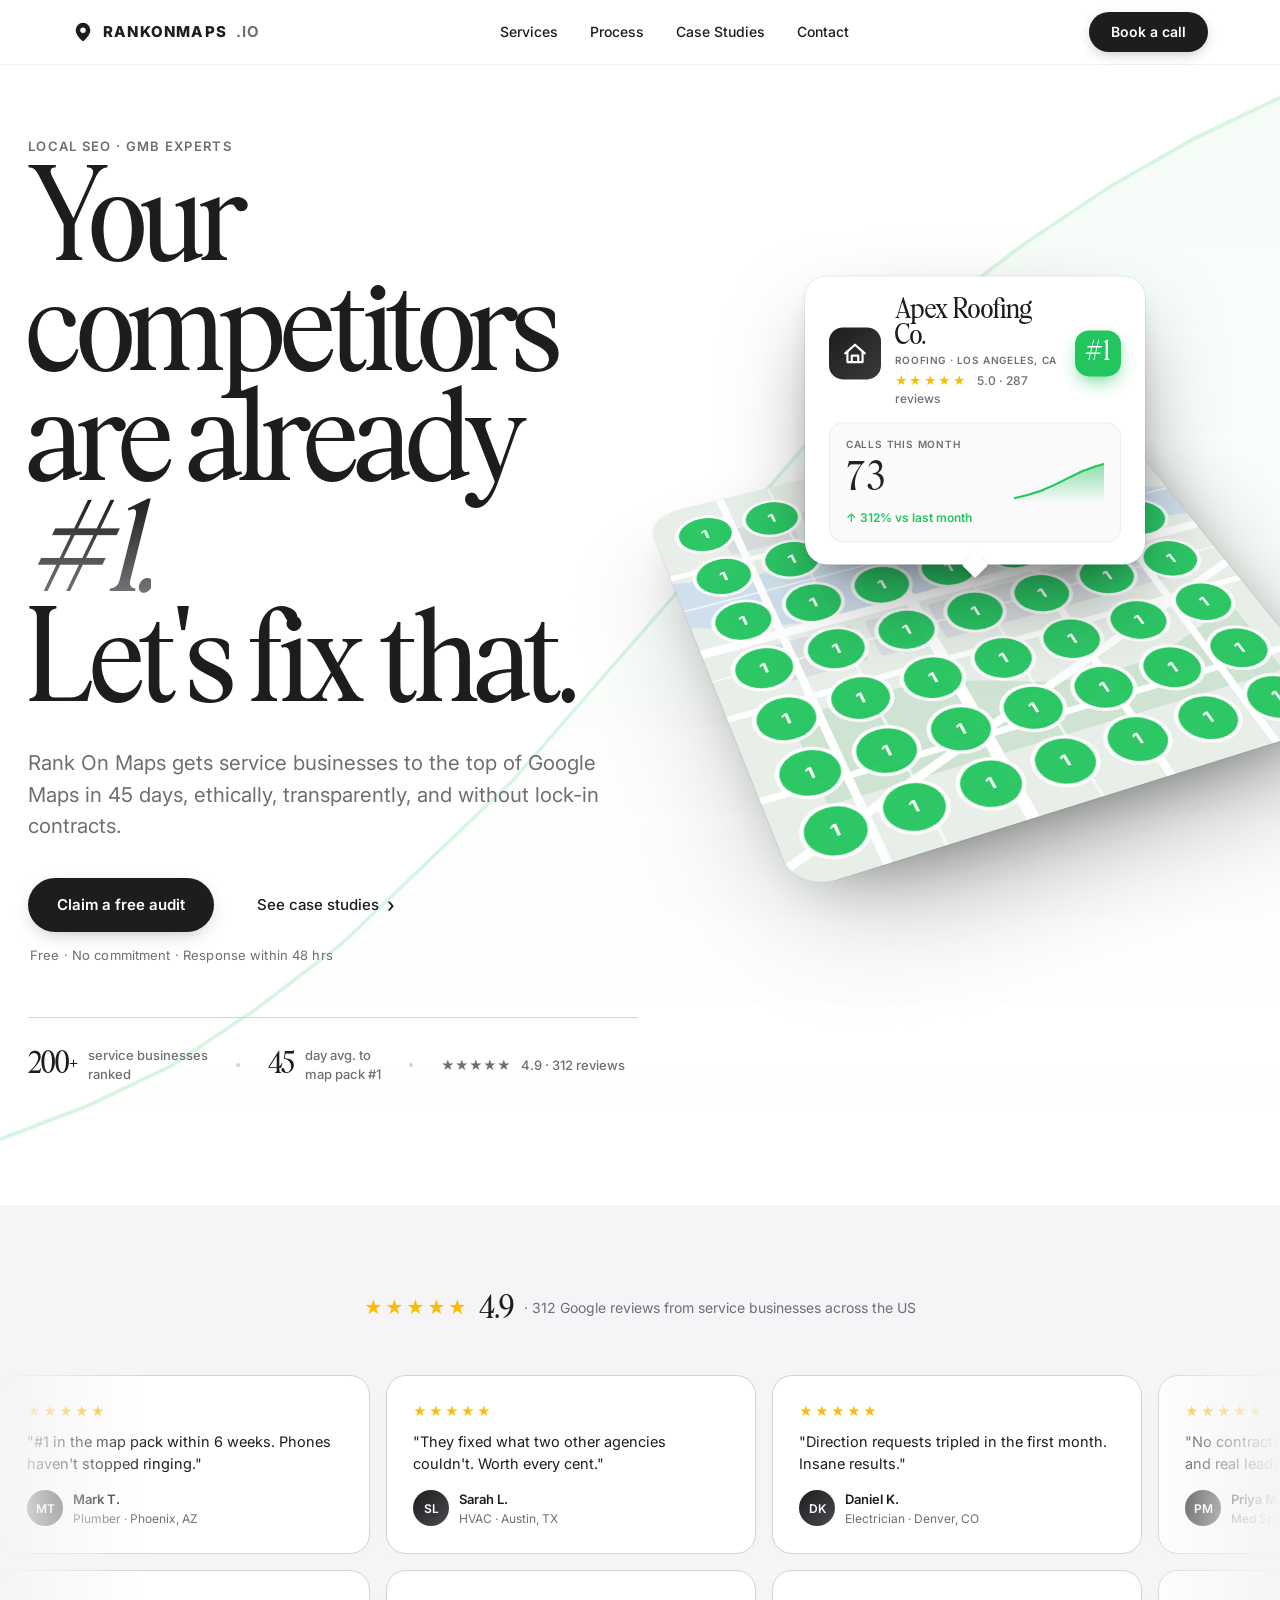
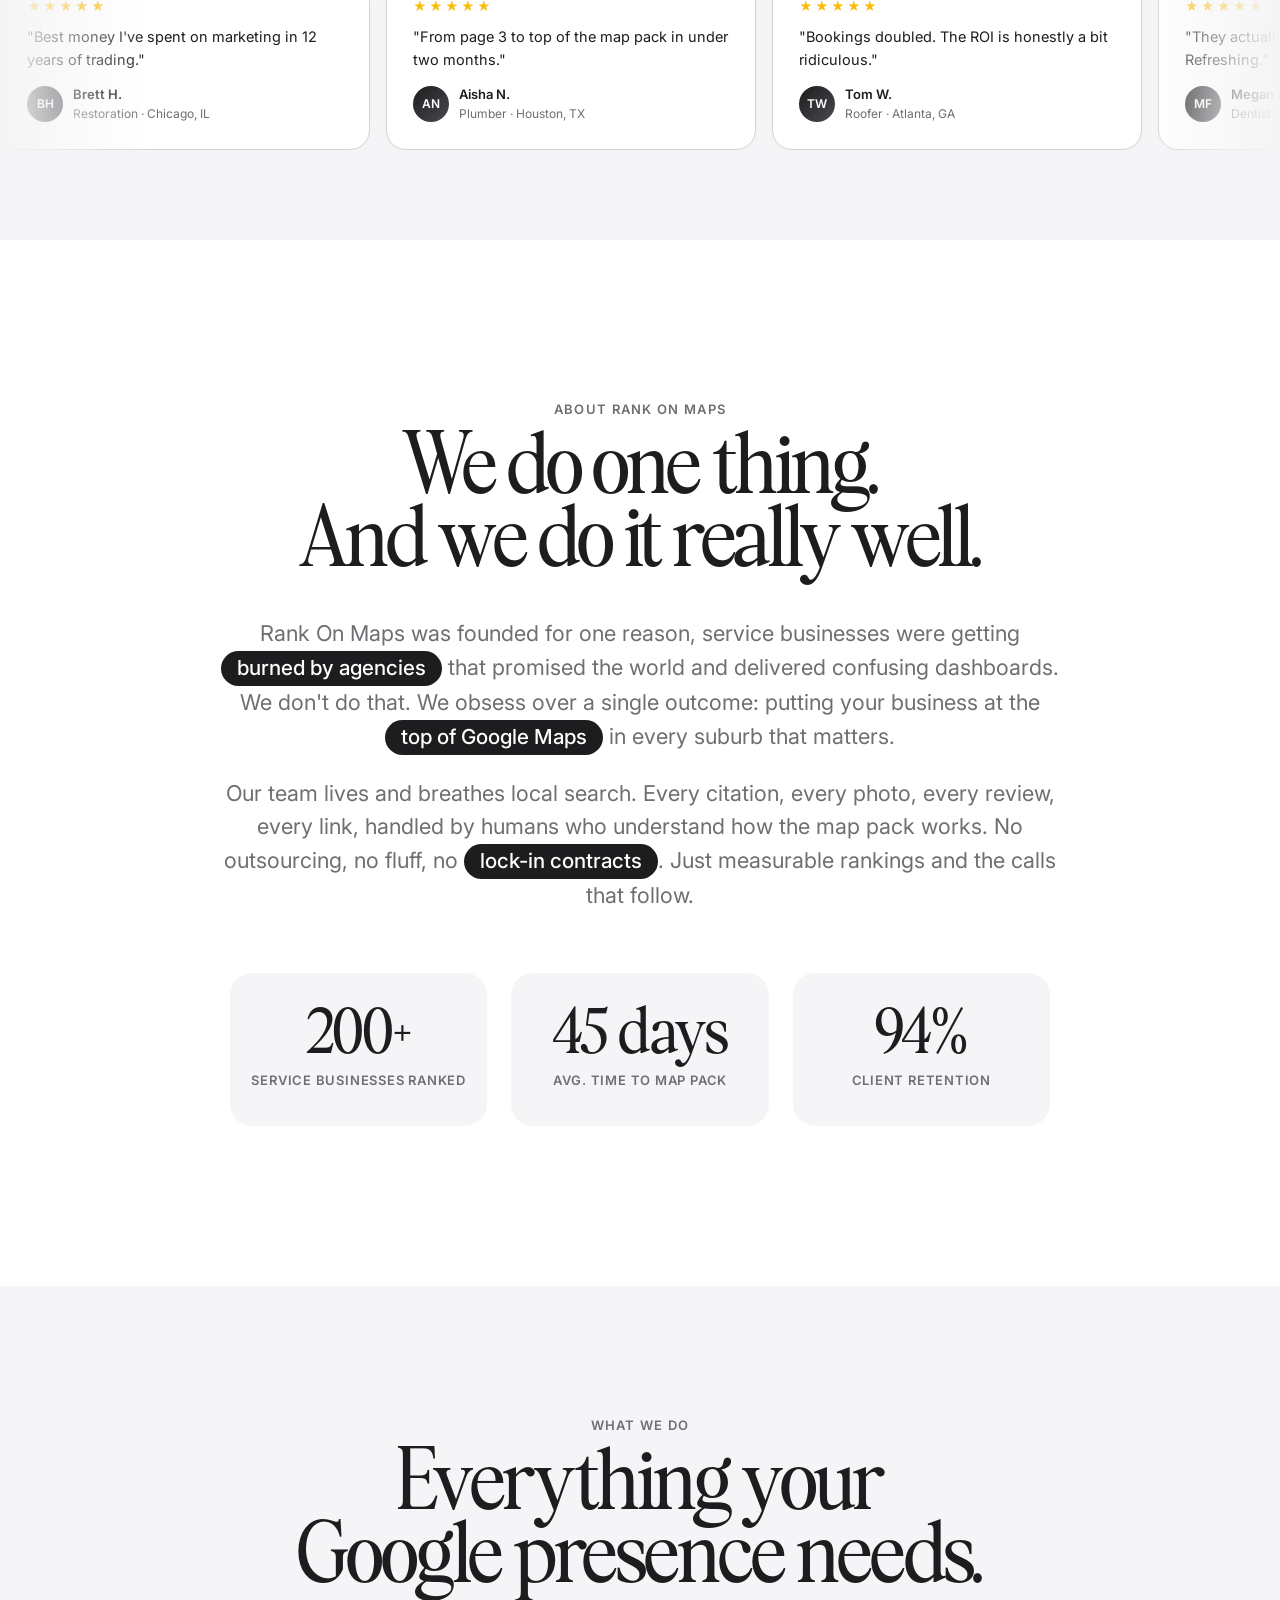
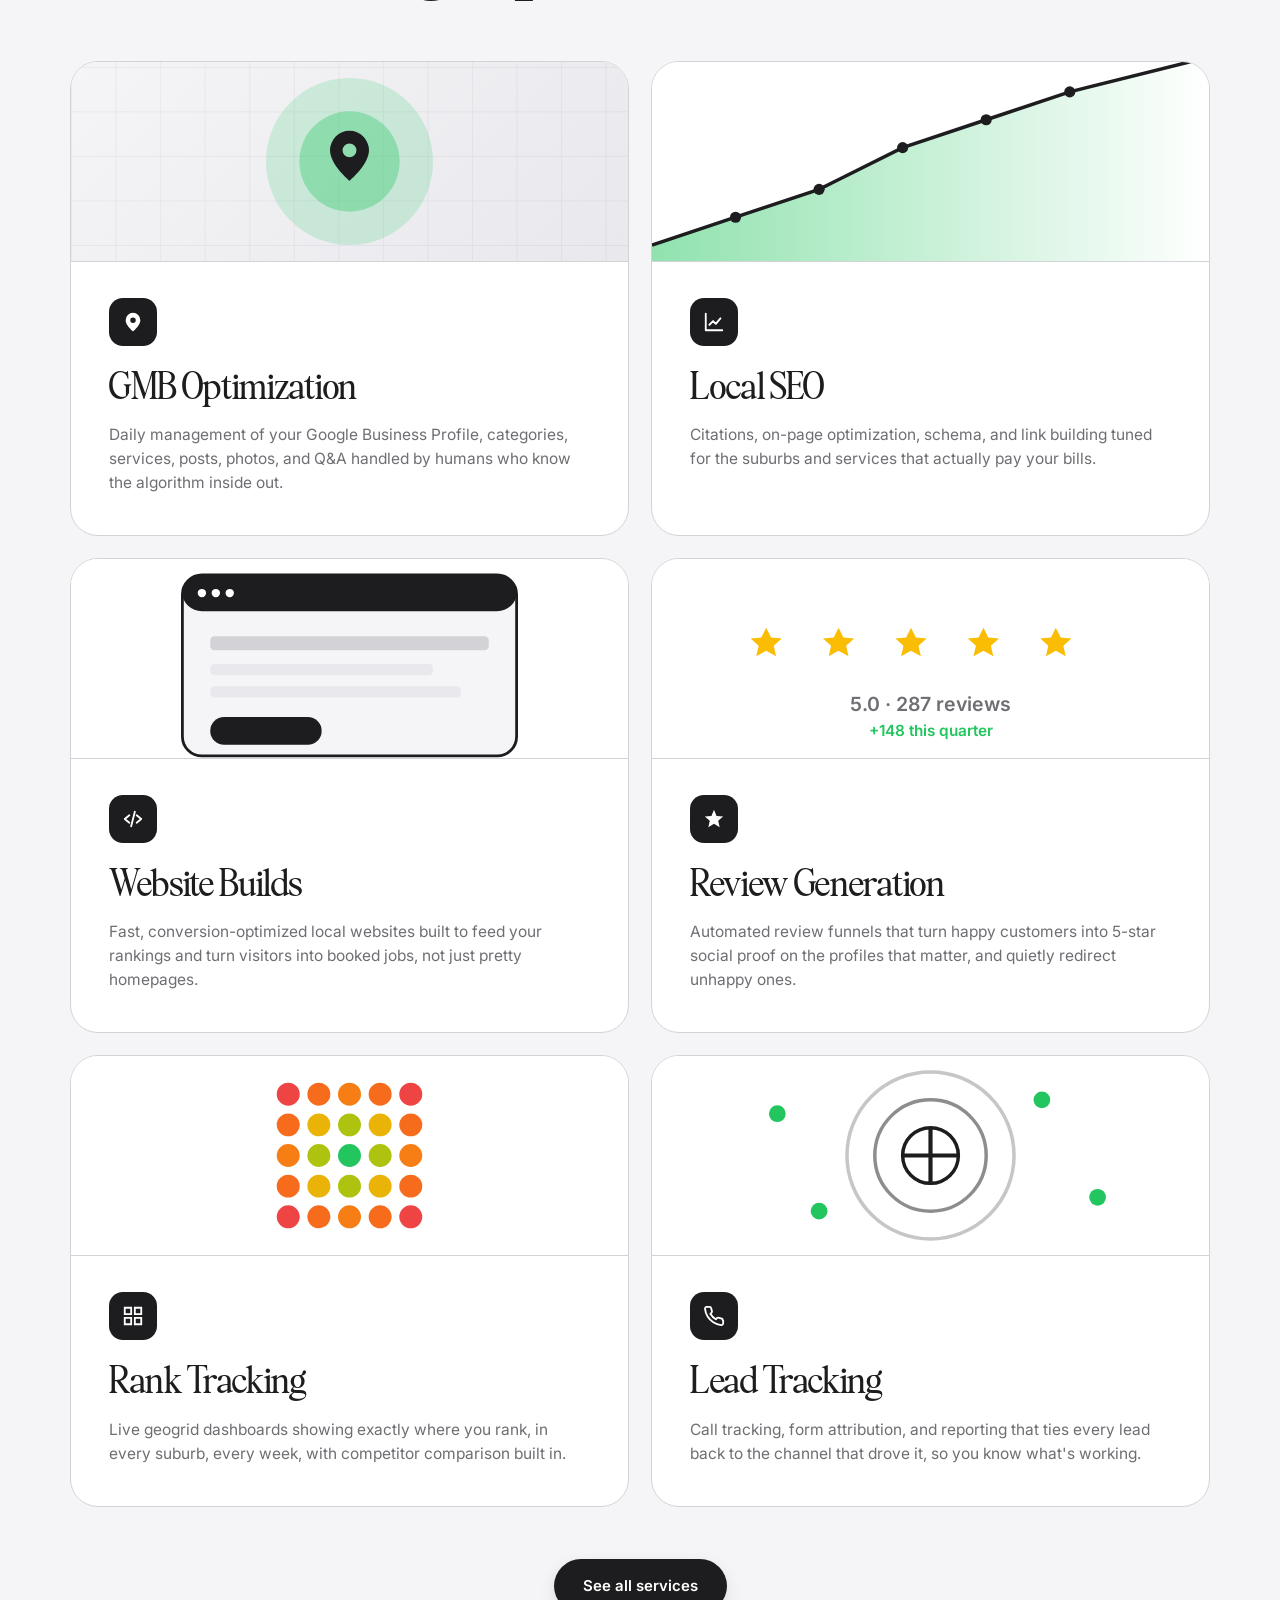
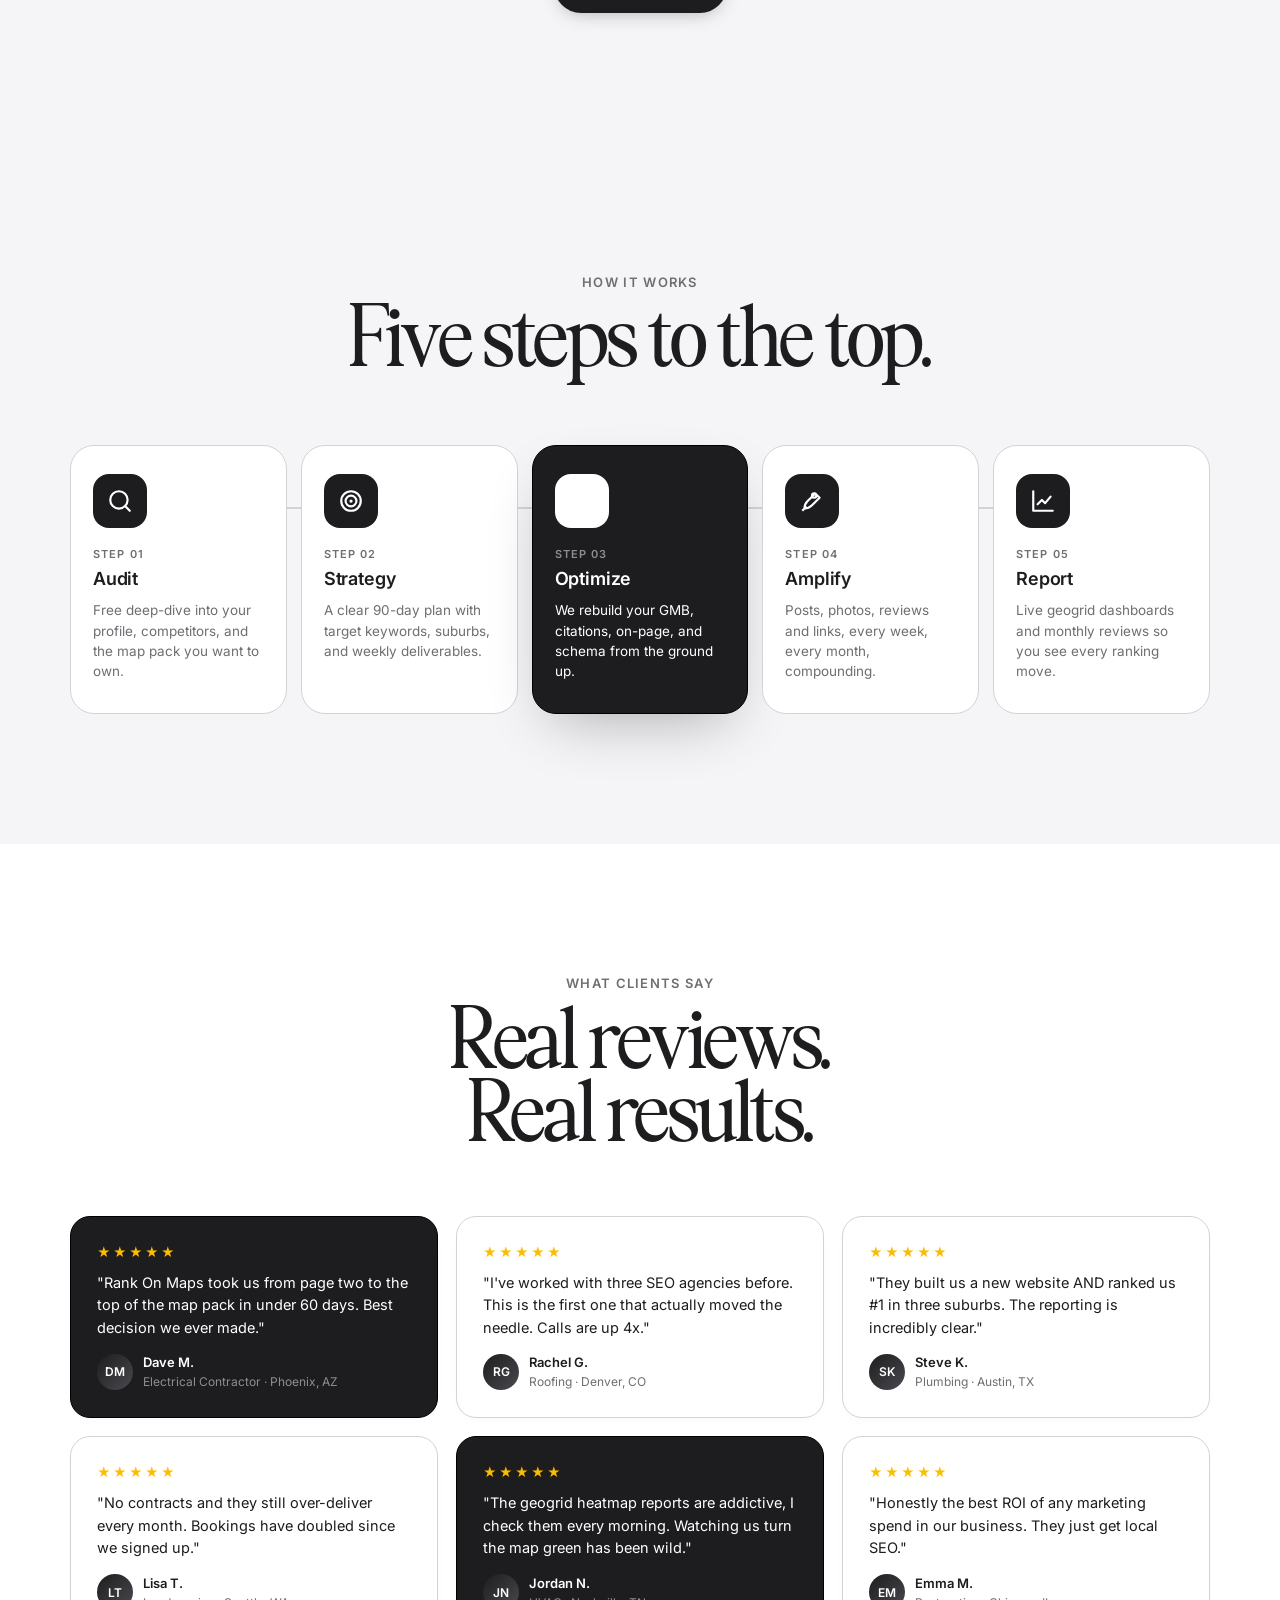
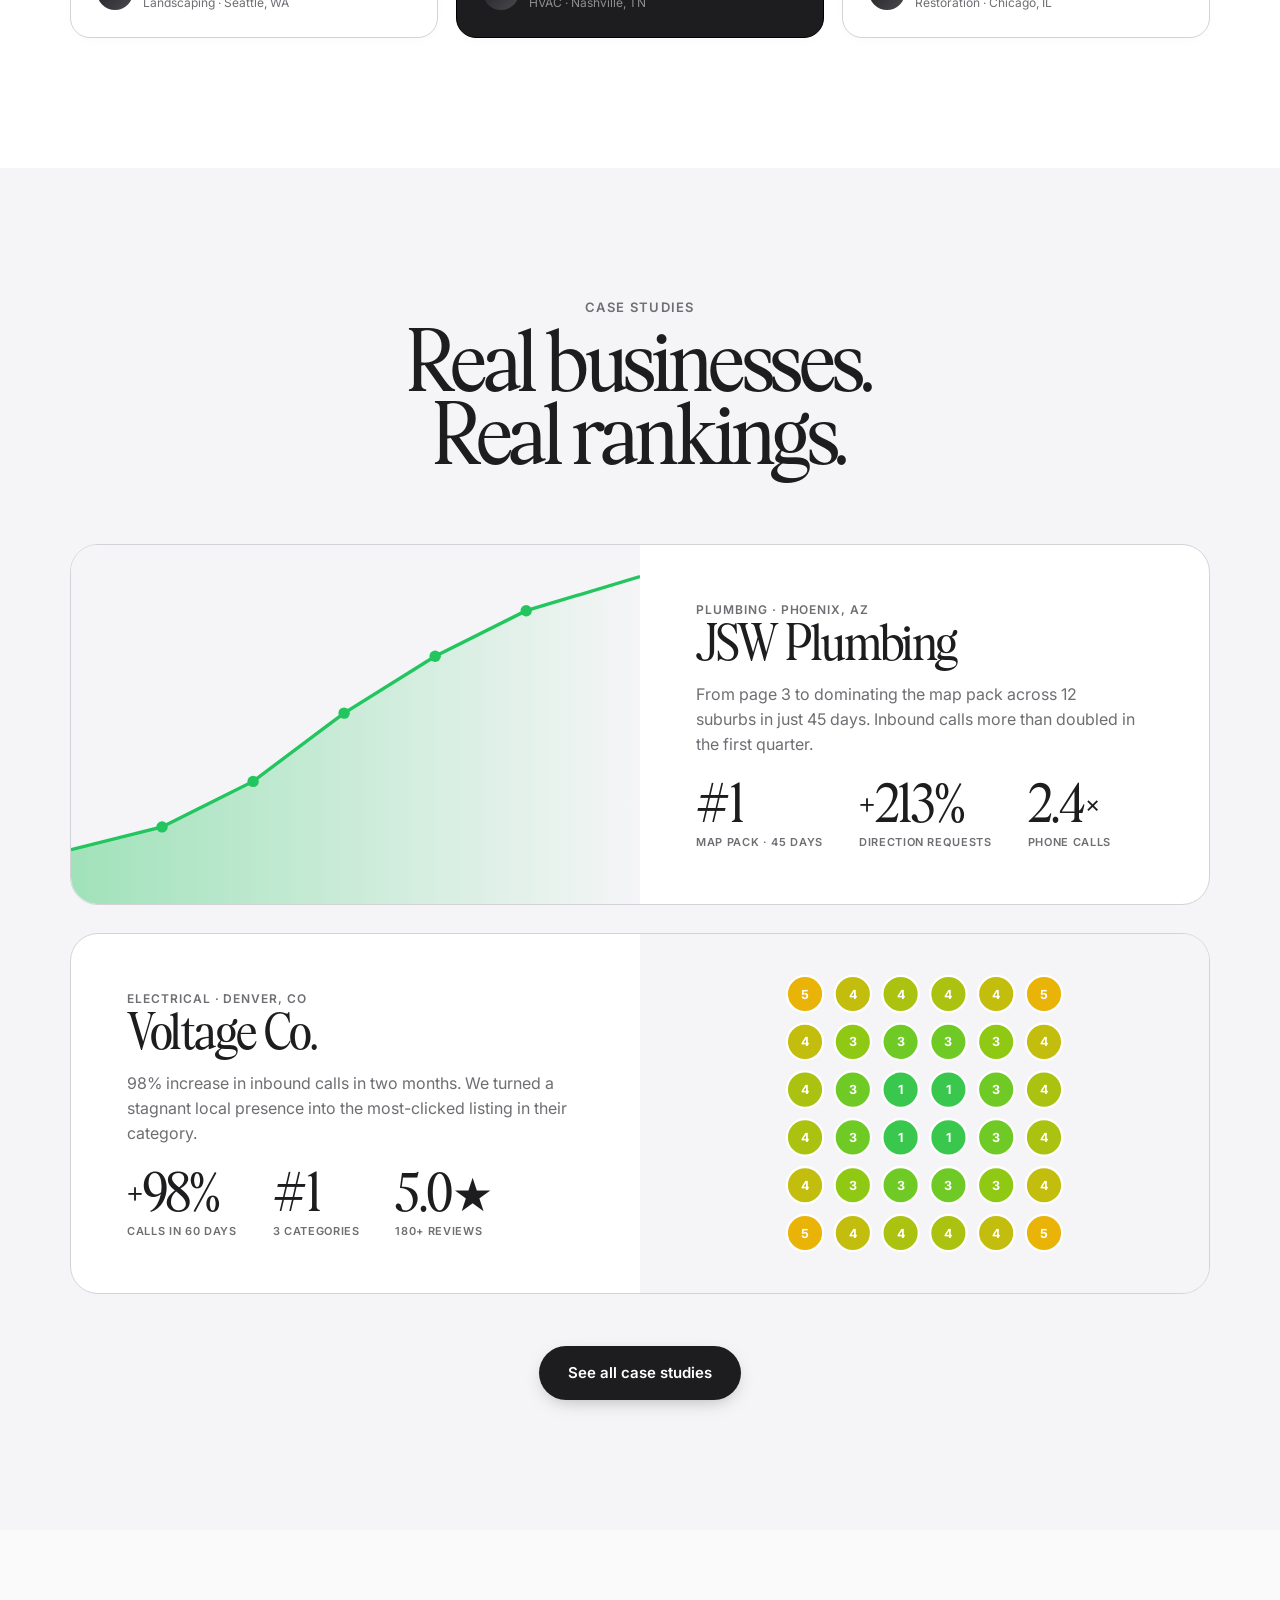
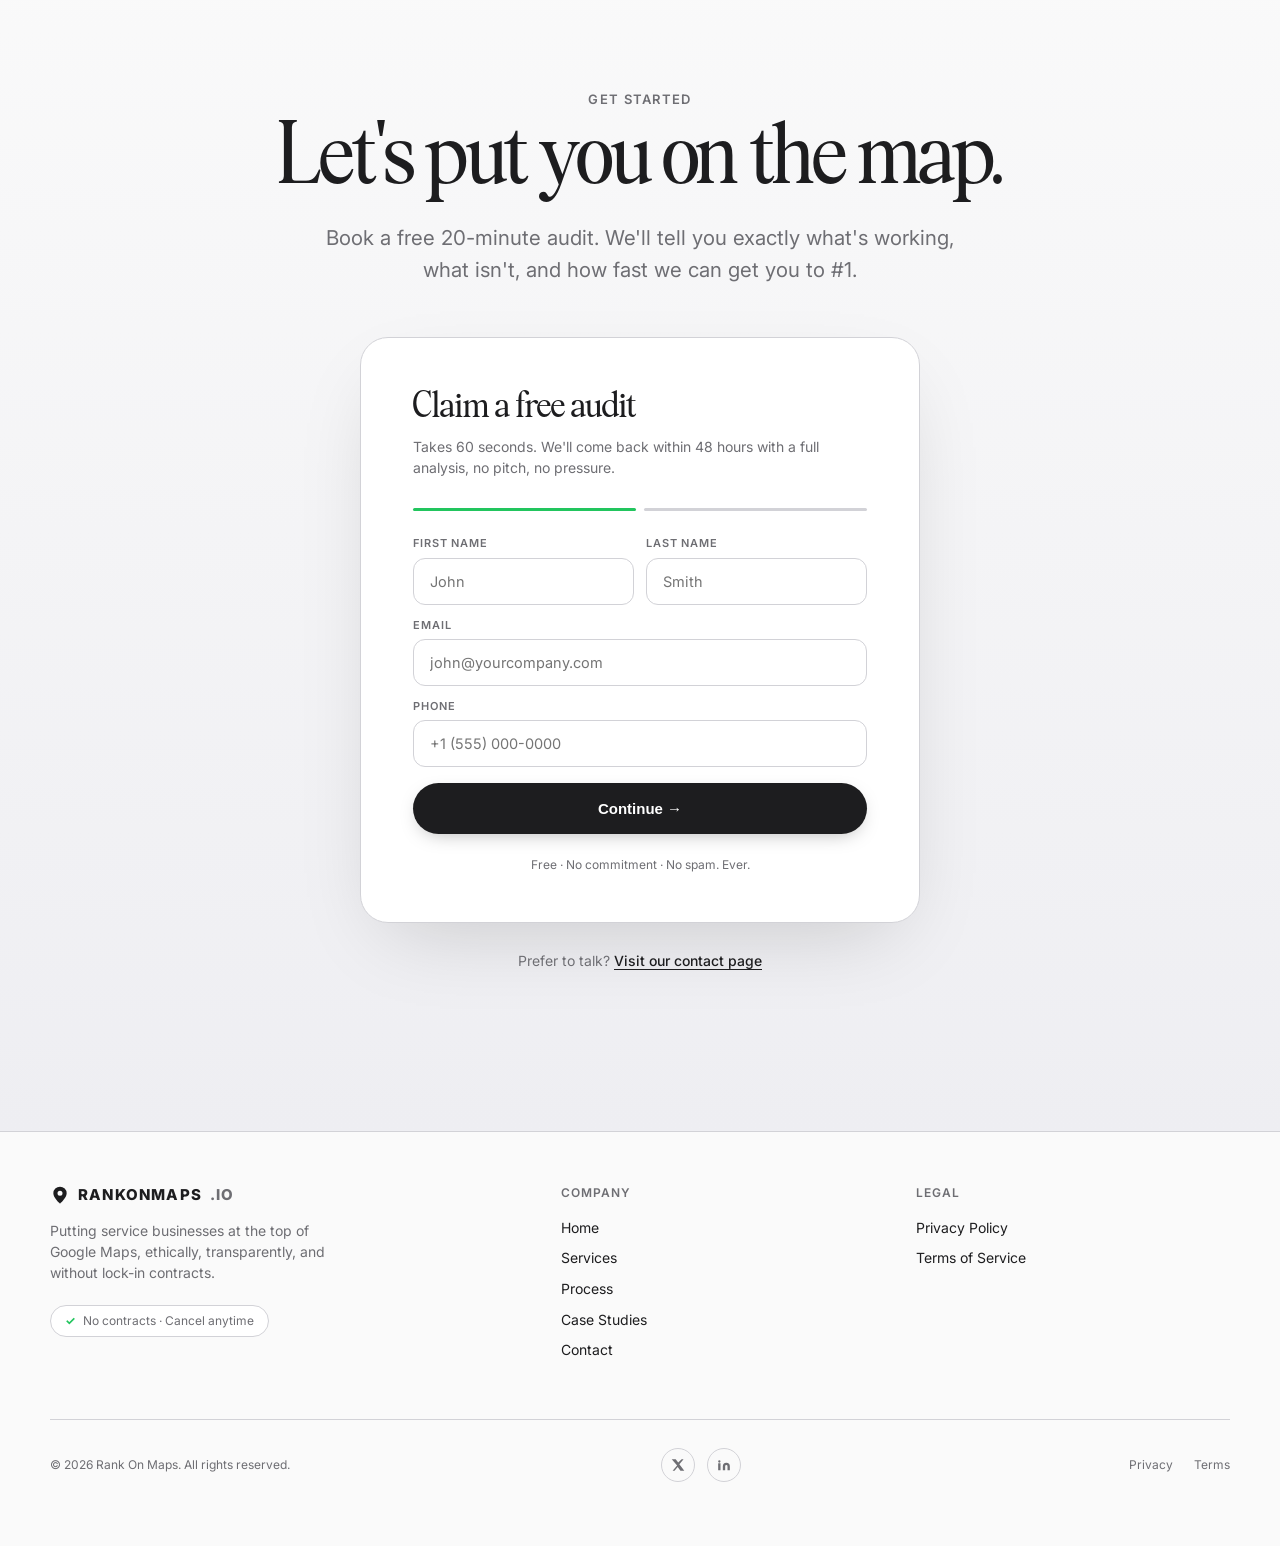
==== index.html @ 71c5e023 "Initial commit - Rank On Maps static site" ====
<!doctype html>
<html lang="en">
<head>
<meta charset="utf-8" />
<meta name="viewport" content="width=device-width,initial-scale=1" />
<title>Rank On Maps | Local SEO that puts you on the map.</title>
<meta name="description" content="Rank On Maps helps service businesses dominate Google Maps and local search. GMB management, local SEO, and review generation. No contracts, no fluff." />
<link rel="preconnect" href="https://fonts.googleapis.com">
<link rel="preconnect" href="https://fonts.gstatic.com" crossorigin>
<link href="https://fonts.googleapis.com/css2?family=Inter:wght@300;400;500;600;700&display=swap" rel="stylesheet">
<style>
@font-face{
  font-family:'Bethany Elingston';
  src:url('fonts/Bethany%20Elingston.otf') format('opentype');
  font-display:swap;
}
:root{
  --bg:#ffffff;
  --ink:#1d1d1f;
  --ink-soft:#6e6e73;
  --line:#d2d2d7;
  --tint:#f5f5f7;
  --green:#22c55e;
}
*{box-sizing:border-box;margin:0;padding:0;-webkit-font-smoothing:antialiased}
html{overflow-x:clip;scroll-behavior:smooth}
body{background:var(--bg);color:var(--ink);font-family:'Inter','SF Pro Display',-apple-system,BlinkMacSystemFont,system-ui,sans-serif;line-height:1.47;overflow-x:clip}
a{color:inherit;text-decoration:none}
img,svg{display:block;max-width:100%}

/* ── NAV ─────────────────────────────────────── */
.nav{position:sticky;top:0;z-index:50;backdrop-filter:saturate(180%) blur(24px);-webkit-backdrop-filter:saturate(180%) blur(24px);background:rgba(255,255,255,.72);border-bottom:1px solid rgba(0,0,0,.06);transition:background .3s,box-shadow .3s}
.nav.scrolled{background:rgba(255,255,255,.95);box-shadow:0 8px 30px -18px rgba(0,0,0,.14)}
.nav-inner{max-width:1200px;margin:0 auto;padding:0 32px;height:64px;display:flex;align-items:center;justify-content:space-between;font-size:14px}
.brand{display:flex;align-items:center;gap:9px;font-size:15px;font-weight:800;letter-spacing:.08em;text-transform:uppercase;color:var(--ink);transition:opacity .2s}
.brand:hover{opacity:.7}
.brand svg{width:22px;height:22px}
.brand .tld{color:var(--ink-soft);font-weight:700}
.nav-links{display:flex;gap:2px}
.nav-links a{padding:8px 15px;border-radius:980px;font-weight:500;font-size:14px;color:var(--ink);transition:background .2s}
.nav-links a:hover{background:rgba(0,0,0,.05)}
.nav-links a.active{background:var(--ink);color:#fff}
.nav-cta{font-weight:600;font-size:14px;padding:10px 22px;border-radius:980px;background:var(--ink);color:#fff;transition:transform .2s,box-shadow .2s,opacity .2s;box-shadow:0 4px 14px -4px rgba(0,0,0,.3)}
.nav-cta:hover{transform:translateY(-1px);box-shadow:0 10px 24px -8px rgba(0,0,0,.4)}
.hamburger{display:none;flex-direction:column;justify-content:center;gap:5px;width:44px;height:44px;border-radius:12px;background:rgba(0,0,0,.05);border:none;cursor:pointer;padding:0}
.hamburger span{display:block;width:22px;height:2px;background:var(--ink);border-radius:2px;margin:0 auto;transition:transform .35s,opacity .25s}
.hamburger.open span:nth-child(1){transform:translateY(7px) rotate(45deg)}
.hamburger.open span:nth-child(2){opacity:0}
.hamburger.open span:nth-child(3){transform:translateY(-7px) rotate(-45deg)}
body.nav-open{overflow:hidden}

/* ── LAYOUT ──────────────────────────────────── */
section{padding:130px 28px;text-align:center;position:relative;overflow:hidden}
.container{max-width:1140px;margin:0 auto;position:relative;z-index:2}
.eyebrow{font-size:13px;font-weight:600;color:var(--ink-soft);margin-bottom:16px;letter-spacing:.1em;text-transform:uppercase}
h1,h2,h3.display{font-family:'Bethany Elingston','Playfair Display',Georgia,serif;font-weight:400;letter-spacing:-.02em;line-height:1.02;color:var(--ink)}
h1{font-size:clamp(56px,8.5vw,108px)}
h2{font-size:clamp(42px,5.6vw,72px)}
.sub{font-size:clamp(18px,1.6vw,21px);color:var(--ink-soft);max-width:640px;margin:24px auto 0;line-height:1.55;font-weight:400}
.ctas{margin-top:36px;display:flex;gap:14px;justify-content:center;flex-wrap:wrap}
.cta-reassure{margin-top:14px;font-size:13px;color:var(--ink-soft);letter-spacing:.01em}
.cta-reassure span{margin:0 8px;opacity:.5}

/* ── BUTTONS ─────────────────────────────────── */
.btn{display:inline-flex;align-items:center;gap:6px;padding:15px 28px;border-radius:980px;font-size:15px;font-weight:600;transition:all .2s;border:1px solid transparent;cursor:pointer;position:relative}
.btn-primary{background:var(--ink);color:#fff;box-shadow:0 6px 20px -8px rgba(0,0,0,.35)}
.btn-primary:hover{transform:translateY(-2px);box-shadow:0 14px 30px -10px rgba(0,0,0,.45);background:#000}
.btn-primary:active{transform:translateY(0)}
.btn-ghost{color:var(--ink);font-weight:500}
.btn-ghost::after{content:"›";margin-left:2px;font-size:20px;line-height:1;display:inline-block;transition:transform .25s}
.btn-ghost:hover::after{transform:translateX(4px)}

/* ── HERO ────────────────────────────────────── */
.hero{padding:72px 28px 120px;min-height:92vh;display:flex;align-items:center;position:relative}
.hero-grid{max-width:1280px;margin:0 auto;display:grid;grid-template-columns:1.1fr 1fr;gap:60px;align-items:center;text-align:left;width:100%}
.hero-textwrap{position:relative;z-index:2}
.hero-bg-graph{
  position:absolute;left:0;right:0;top:0;bottom:0;
  z-index:0;pointer-events:none;
  opacity:0;
  animation:graphFade 3s ease .5s forwards;
}
@keyframes graphFade{to{opacity:.18}}
.hero-bg-graph svg{width:100%;height:100%}
.hg-line{stroke-dasharray:3400;stroke-dashoffset:3400;animation:drawLine 8s cubic-bezier(.25,.6,.3,1) .8s forwards}
@keyframes drawLine{to{stroke-dashoffset:0}}

.hero h1 em{font-style:italic;background:linear-gradient(180deg,#1d1d1f 0%,#8a8a8f 100%);-webkit-background-clip:text;background-clip:text;color:transparent}
.hero .sub{margin-left:0}
.hero .ctas{justify-content:flex-start}
.hero .cta-reassure{text-align:left;margin-left:2px}

.trust-bar{
  display:flex;align-items:center;gap:28px;
  margin-top:52px;padding-top:28px;
  border-top:1px solid var(--line);
}
.trust-item{display:flex;align-items:center;gap:10px;font-size:13px;color:var(--ink-soft);font-weight:500}
.trust-item .t-num{font-family:'Bethany Elingston',serif;font-size:26px;color:var(--ink);font-weight:400;line-height:1}
.trust-dot{width:4px;height:4px;border-radius:50%;background:var(--line)}

/* Heatmap */
.heatmap-stage{position:relative;perspective:1600px;height:580px;display:flex;align-items:center;justify-content:center}
.heatmap-tilt{
  position:relative;width:540px;max-width:100%;aspect-ratio:1/1;
  transform:rotateX(48deg) rotateZ(-22deg);
  transform-style:preserve-3d;
  transition:transform 1s cubic-bezier(.2,.7,.2,1);
  cursor:pointer;
}
.face{
  position:absolute;inset:0;border-radius:36px;overflow:hidden;
  background:#eef2f0;
  box-shadow:0 60px 120px -40px rgba(0,0,0,.45),0 30px 60px -30px rgba(0,0,0,.25),0 0 0 1px rgba(0,0,0,.06);
}
.map-bg{position:absolute;inset:0;z-index:1}
.geogrid{position:absolute;inset:0;width:100%;height:100%;z-index:2}
.biz-pop{
  position:absolute;left:50%;top:42%;
  transform:translate(-50%,-100%);
  background:#fff;border-radius:22px;
  padding:22px 24px;
  width:340px;
  box-shadow:0 40px 90px -22px rgba(0,0,0,.5),0 12px 30px -12px rgba(0,0,0,.25),0 0 0 1px rgba(0,0,0,.06);
  z-index:10;pointer-events:none;
  animation:popIn 1s cubic-bezier(.34,1.4,.64,1) 1.6s both;
}
.biz-pop::after{content:"";position:absolute;left:50%;bottom:-10px;width:18px;height:18px;background:#fff;transform:translateX(-50%) rotate(45deg);box-shadow:3px 3px 12px -2px rgba(0,0,0,.18)}
.biz-pop-head{display:flex;align-items:center;gap:14px;margin-bottom:14px}
.biz-pop .blogo{width:52px;height:52px;border-radius:14px;flex-shrink:0;background:linear-gradient(135deg,#1d1d1f,#3a3a3d);display:flex;align-items:center;justify-content:center;color:#fff}
.biz-pop .bname{font-family:'Bethany Elingston',serif;font-size:24px;color:#1d1d1f;line-height:1.05}
.biz-pop .bmeta{font-size:10px;color:#6e6e73;margin-top:4px;letter-spacing:.06em;font-weight:600;text-transform:uppercase}
.biz-pop .bstars{color:#fbbc04;font-size:12px;letter-spacing:1.5px;margin-top:5px}
.biz-pop .bstars span{color:#6e6e73;letter-spacing:0;margin-left:5px;font-weight:500}
.biz-pop .brank{margin-left:auto;flex-shrink:0;background:#22c55e;color:#fff;width:46px;height:46px;border-radius:14px;display:flex;align-items:center;justify-content:center;font-family:'Bethany Elingston',serif;font-size:24px;line-height:1;box-shadow:0 8px 18px -4px rgba(34,197,94,.65)}
.biz-pop-stat{background:#fafafa;border:1px solid #ececf0;border-radius:14px;padding:14px 16px;display:flex;align-items:center;justify-content:space-between;gap:14px}
.biz-pop-stat .lbl{font-size:10px;color:#6e6e73;text-transform:uppercase;letter-spacing:.08em;font-weight:600}
.biz-pop-stat .num{font-family:'Bethany Elingston',serif;font-size:34px;color:#1a242c;line-height:1;margin-top:6px;display:inline-flex;align-items:center;gap:0;height:46px}
.biz-pop-stat .digit{display:inline-block;height:46px;overflow:hidden;position:relative;width:.58em;text-align:center}
.biz-pop-stat .digit span{display:block;line-height:46px;height:46px}
.biz-pop-stat .digit.tick span{animation:slideUpDigit .45s cubic-bezier(.2,.7,.2,1)}
@keyframes slideUpDigit{from{transform:translateY(100%);opacity:0}to{transform:translateY(0);opacity:1}}
.biz-pop-stat .delta{font-size:12px;color:#22c55e;font-weight:600;margin-top:6px}
.biz-pop-stat svg{width:90px;height:42px;flex-shrink:0}
@keyframes popIn{
  0%{opacity:0;transform:translate(-50%,-60%) scale(.85)}
  70%{opacity:1;transform:translate(-50%,-108%) scale(1.04)}
  100%{opacity:1;transform:translate(-50%,-100%) scale(1)}
}
@keyframes tiltIn{from{opacity:0;transform:rotateX(70deg) rotateZ(-32deg) translateY(60px)}to{opacity:1;transform:rotateX(48deg) rotateZ(-22deg)}}
.hero h1,.hero .eyebrow,.hero .sub,.hero .ctas,.hero .cta-reassure,.hero .trust-bar{animation:heroIn 1s cubic-bezier(.2,.7,.2,1) both}
@keyframes heroIn{from{opacity:0;transform:translateY(24px)}to{opacity:1;transform:none}}
.hero .eyebrow{animation-delay:.05s}
.hero h1{animation-delay:.15s}
.hero .sub{animation-delay:.3s}
.hero .ctas{animation-delay:.45s}
.hero .cta-reassure{animation-delay:.55s}
.hero .trust-bar{animation-delay:.65s}
.heatmap-tilt{animation:tiltIn 1.4s cubic-bezier(.2,.7,.2,1) .3s both}

/* ── REVIEWS BAND ────────────────────────────── */
.reviews-band{padding:90px 0;background:var(--tint);position:relative}
.reviews-band-head{text-align:center;margin-bottom:40px;padding:0 28px}
.reviews-band-head .agg-stars{
  display:inline-flex;align-items:center;gap:10px;
  margin-bottom:12px;
}
.reviews-band-head .agg-stars .stars-row{color:#fbbc04;font-size:18px;letter-spacing:2px}
.reviews-band-head .agg-stars .agg-score{font-family:'Bethany Elingston',serif;font-size:28px;color:var(--ink);line-height:1}
.reviews-band-head .agg-stars .agg-count{font-size:14px;color:var(--ink-soft)}
.marquee-wrap{position:relative;overflow:hidden;mask-image:linear-gradient(90deg,transparent 0,#000 12%,#000 88%,transparent 100%);-webkit-mask-image:linear-gradient(90deg,transparent 0,#000 12%,#000 88%,transparent 100%)}
.marquee-wrap+.marquee-wrap{margin-top:16px}
.marquee{display:flex;gap:16px;width:max-content}
.marquee.left{animation:scrollL 55s linear infinite}
.marquee.right{animation:scrollR 60s linear infinite}
@keyframes scrollL{0%{transform:translateX(0)}100%{transform:translateX(-50%)}}
@keyframes scrollR{0%{transform:translateX(-50%)}100%{transform:translateX(0)}}
.review{flex:0 0 370px;background:#fff;border-radius:20px;padding:26px;border:1px solid var(--line);text-align:left;box-shadow:0 4px 16px -8px rgba(0,0,0,.06)}
.stars{color:#fbbc04;font-size:13px;letter-spacing:2px;margin-bottom:10px}
.review p{font-size:14.5px;line-height:1.55;color:var(--ink);margin-bottom:14px}
.who{display:flex;align-items:center;gap:10px}
.avatar{width:36px;height:36px;border-radius:50%;background:linear-gradient(135deg,#1d1d1f,#4a4a4f);display:flex;align-items:center;justify-content:center;font-weight:600;color:#fff;font-size:12px;flex-shrink:0}
.who-info{font-size:13px}
.who-name{color:var(--ink);font-weight:600}
.who-biz{color:var(--ink-soft);font-size:12px;margin-top:1px}

/* ── ABOUT / STATS ───────────────────────────── */
.about{padding:160px 28px}
.about-body{max-width:860px;margin:36px auto 0;font-size:clamp(19px,1.7vw,23px);line-height:1.55;color:var(--ink-soft)}
.about-body p{margin-bottom:22px}
.pill{display:inline-block;background:var(--ink);color:#fff;padding:3px 16px;border-radius:980px;font-weight:500;font-size:.95em;line-height:1.4;white-space:nowrap}
.about-stats{display:grid;grid-template-columns:repeat(3,1fr);gap:24px;margin-top:60px;max-width:820px;margin-left:auto;margin-right:auto}
.about-stat{padding:36px 18px;border-radius:22px;background:var(--tint);transition:transform .35s,background .35s}
.about-stat:hover{transform:translateY(-3px);background:#ececf0}
.about-stat .num{font-family:'Bethany Elingston',serif;font-size:54px;line-height:1;color:var(--ink)}
.about-stat .lbl{margin-top:8px;font-size:13px;color:var(--ink-soft);text-transform:uppercase;letter-spacing:.06em;font-weight:600}

/* ── SERVICES GRID ───────────────────────────── */
.services-grid{display:grid;grid-template-columns:repeat(2,1fr);gap:22px;margin-top:64px;text-align:left}
.svc{background:#fff;border:1px solid var(--line);border-radius:28px;overflow:hidden;transition:transform .4s cubic-bezier(.2,.7,.2,1),box-shadow .4s,border-color .4s;display:flex;flex-direction:column}
.svc:hover{transform:translateY(-6px);border-color:#1d1d1f;box-shadow:0 26px 70px -22px rgba(0,0,0,.18)}
.svc-vis{height:200px;background:linear-gradient(135deg,#f5f5f7,#e8e8ed);position:relative;overflow:hidden;border-bottom:1px solid var(--line);transition:transform .6s cubic-bezier(.2,.7,.2,1)}
.svc:hover .svc-vis{transform:scale(1.05)}
.svc-vis svg{position:absolute;inset:0;width:100%;height:100%}
.svc-body{padding:36px 38px 40px}
.svc-body .icon{width:48px;height:48px;border-radius:14px;background:var(--ink);display:flex;align-items:center;justify-content:center;margin-bottom:20px;color:#fff;transition:transform .35s}
.svc:hover .icon{transform:rotate(-6deg) scale(1.08)}
.svc h3{font-family:'Bethany Elingston',serif;font-size:32px;font-weight:400;letter-spacing:-.01em;margin-bottom:10px}
.svc p{color:var(--ink-soft);font-size:15.5px;line-height:1.55}

/* ── PROCESS ─────────────────────────────────── */
.process-strip{display:grid;grid-template-columns:repeat(5,1fr);gap:14px;margin-top:64px;text-align:left;position:relative}
.process-strip::before{content:"";position:absolute;top:62px;left:6%;right:6%;height:2px;background:var(--line);z-index:0}
.pstep{padding:28px 22px 32px;border-radius:24px;background:#fff;border:1px solid var(--line);position:relative;z-index:1;transition:all .5s;cursor:default}
.pstep:hover:not(.active){border-color:#1d1d1f;transform:translateY(-3px)}
.pstep.active{background:var(--ink);border-color:#000;transform:translateY(-6px);box-shadow:0 24px 60px -20px rgba(0,0,0,.3)}
.pstep.active *{color:#fff !important}
.pstep.active .picon{background:#fff;color:var(--ink)}
.pstep.active .pn{color:rgba(255,255,255,.5) !important}
.picon{width:54px;height:54px;border-radius:16px;background:var(--ink);color:#fff;display:flex;align-items:center;justify-content:center;margin-bottom:18px;transition:all .5s}
.pn{font-size:11px;color:var(--ink-soft);font-weight:600;letter-spacing:.1em;text-transform:uppercase;margin-bottom:4px}
.pstep h4{font-size:18px;font-weight:600;letter-spacing:-.01em;margin-bottom:8px;color:var(--ink)}
.pstep p{color:var(--ink-soft);font-size:13.5px;line-height:1.5}

/* ── REVIEWS GRID ────────────────────────────── */
.reviews-grid{display:grid;grid-template-columns:repeat(3,1fr);gap:18px;margin-top:60px;text-align:left}
.reviews-grid .review{flex:initial}
.reviews-grid .review.dark{background:var(--ink);border-color:#000}
.reviews-grid .review.dark p{color:#fff}
.reviews-grid .review.dark .who-name{color:#fff}
.reviews-grid .review.dark .who-biz{color:rgba(255,255,255,.5)}

/* ── CASES ───────────────────────────────────── */
.cases{display:grid;grid-template-columns:1fr;gap:28px;margin-top:64px;text-align:left}
.case{background:#fff;border-radius:28px;border:1px solid var(--line);overflow:hidden;display:grid;grid-template-columns:1fr 1fr;transition:transform .4s cubic-bezier(.2,.7,.2,1),box-shadow .4s,border-color .4s}
.case:hover{transform:translateY(-3px);border-color:#1d1d1f;box-shadow:0 26px 70px -22px rgba(0,0,0,.16)}
.case:nth-child(even) .case-vis{order:2}
.case-vis{background:linear-gradient(135deg,#f5f5f7,#e5e5ea);position:relative;min-height:340px;overflow:hidden;transition:transform .8s cubic-bezier(.2,.7,.2,1)}
.case:hover .case-vis{transform:scale(1.04)}
.case-vis svg{position:absolute;inset:0;width:100%;height:100%}
.case-body{padding:56px;display:flex;flex-direction:column;justify-content:center}
.case-body .tag{font-size:12px;color:var(--ink-soft);text-transform:uppercase;letter-spacing:.08em;font-weight:600}
.case-body h4{font-family:'Bethany Elingston',serif;font-size:42px;font-weight:400;margin:8px 0 14px;letter-spacing:-.01em;line-height:1}
.case-body p{color:var(--ink-soft);font-size:16px;line-height:1.55;max-width:440px}
.case-metrics{display:flex;gap:36px;margin-top:28px}
.case-metrics .m{font-family:'Bethany Elingston',serif;font-size:46px;color:var(--ink);line-height:1}
.case-metrics .m small{display:block;font-family:'Inter',sans-serif;font-size:11px;color:var(--ink-soft);margin-top:6px;letter-spacing:.06em;text-transform:uppercase;font-weight:600}

/* ── CONTACT / FORM ──────────────────────────── */
.contact-wrap{max-width:560px;margin:0 auto}
.form-card{
  background:#fff;border:1px solid var(--line);border-radius:28px;
  padding:48px 52px;
  box-shadow:0 30px 80px -28px rgba(0,0,0,.18);
  text-align:left;
}
.form-card .ftitle{font-family:'Bethany Elingston',serif;font-size:30px;color:var(--ink);margin-bottom:6px}
.form-card .fsub{color:var(--ink-soft);font-size:14px;margin-bottom:30px;line-height:1.5}
.form{display:grid;gap:12px}
.form label{display:block}
.form .flbl{font-size:11px;text-transform:uppercase;letter-spacing:.08em;color:var(--ink-soft);font-weight:600;margin-bottom:6px}
.form input,.form textarea,.form select{
  width:100%;padding:14px 16px;border-radius:12px;border:1px solid var(--line);
  background:#fff;font-family:inherit;font-size:14.5px;color:var(--ink);
  transition:border-color .2s,box-shadow .2s;
}
.form input:hover,.form select:hover{border-color:#a1a1a6}
.form input:focus,.form textarea:focus,.form select:focus{outline:none;border-color:var(--ink);box-shadow:0 0 0 4px rgba(0,0,0,.06)}
.form textarea{min-height:110px;resize:vertical}
.form .row{display:grid;grid-template-columns:1fr 1fr;gap:12px}
.form button{
  margin-top:4px;background:var(--ink);color:#fff;border:none;
  padding:17px;border-radius:980px;font-size:15px;font-weight:600;
  cursor:pointer;transition:transform .15s,box-shadow .25s;
  box-shadow:0 6px 20px -8px rgba(0,0,0,.35);
  width:100%;
}
.form button:hover{transform:translateY(-2px);box-shadow:0 14px 30px -10px rgba(0,0,0,.45);background:#000}
.form-reassure{font-size:12px;color:var(--ink-soft);margin-top:10px;text-align:center}
.form-step2{display:none}
.form-step2.visible{display:grid;gap:12px;animation:heroIn .5s cubic-bezier(.2,.7,.2,1)}

/* ── GBP PICKER ──────────────────────────────── */
.gbp-field{position:relative}
.gbp-label-row{display:flex;align-items:center;justify-content:space-between;margin-bottom:6px}
.gbp-label-row .flbl{margin-bottom:0}
.gbp-optional{font-size:11px;color:var(--ink-soft);font-weight:500;background:var(--tint);padding:2px 8px;border-radius:980px}
.gbp-search-wrap{position:relative}
.gbp-search-wrap svg.gbp-icon{position:absolute;left:14px;top:50%;transform:translateY(-50%);pointer-events:none;color:var(--ink-soft)}
.gbp-search-wrap .gbp-spinner{position:absolute;right:14px;top:50%;transform:translateY(-50%);width:16px;height:16px;border:2px solid var(--line);border-top-color:var(--ink);border-radius:50%;animation:spin .6s linear infinite;display:none}
@keyframes spin{to{transform:translateY(-50%) rotate(360deg)}}
.gbp-search-wrap input{padding-left:42px !important}
.gbp-dropdown{
  position:absolute;left:0;right:0;top:calc(100% + 6px);
  background:#fff;border:1px solid var(--line);border-radius:16px;
  box-shadow:0 16px 48px -12px rgba(0,0,0,.22);
  z-index:100;overflow:hidden;
  display:none;
}
.gbp-dropdown.open{display:block;animation:heroIn .2s ease}
.gbp-result{
  display:flex;align-items:center;gap:14px;
  padding:14px 16px;cursor:pointer;
  transition:background .15s;border-bottom:1px solid var(--line);
}
.gbp-result:last-child{border-bottom:none}
.gbp-result:hover{background:var(--tint)}
.gbp-result-logo{
  width:40px;height:40px;border-radius:10px;flex-shrink:0;
  background:linear-gradient(135deg,#e8f5e9,#c8e6c9);
  display:flex;align-items:center;justify-content:center;
  font-size:18px;
}
.gbp-result-info{flex:1;min-width:0}
.gbp-result-name{font-size:14px;font-weight:600;color:var(--ink);white-space:nowrap;overflow:hidden;text-overflow:ellipsis}
.gbp-result-addr{font-size:12px;color:var(--ink-soft);margin-top:2px;white-space:nowrap;overflow:hidden;text-overflow:ellipsis}
.gbp-result-stars{font-size:11px;color:var(--ink-soft);margin-top:3px}
.gbp-result-stars .s{color:#fbbc04;margin-right:3px}
.gbp-result-badge{flex-shrink:0;font-size:11px;font-weight:600;color:var(--green);background:rgba(34,197,94,.1);padding:3px 8px;border-radius:980px}
.gbp-no-results{padding:20px 16px;text-align:center;font-size:14px;color:var(--ink-soft)}
.gbp-selected{
  display:none;
  align-items:center;gap:14px;
  padding:14px 16px;border:1px solid var(--green);border-radius:12px;
  background:rgba(34,197,94,.05);
}
.gbp-selected.show{display:flex}
.gbp-selected-logo{width:40px;height:40px;border-radius:10px;flex-shrink:0;background:linear-gradient(135deg,#e8f5e9,#c8e6c9);display:flex;align-items:center;justify-content:center;font-size:18px}
.gbp-selected-info{flex:1;min-width:0}
.gbp-selected-name{font-size:14px;font-weight:600;color:var(--ink)}
.gbp-selected-addr{font-size:12px;color:var(--ink-soft);margin-top:2px}
.gbp-selected-stars{font-size:11px;color:var(--ink-soft);margin-top:3px}
.gbp-selected-stars .s{color:#fbbc04;margin-right:3px}
.gbp-clear{margin-left:auto;flex-shrink:0;font-size:12px;color:var(--ink-soft);cursor:pointer;padding:4px 8px;border-radius:6px;transition:background .15s;border:none;background:transparent}
.gbp-clear:hover{background:rgba(0,0,0,.05);color:var(--ink)}
.gbp-hint{font-size:11px;color:var(--ink-soft);margin-top:6px;padding-left:2px}
.step-indicator{display:flex;gap:8px;margin-bottom:24px}
.step-indicator span{height:3px;flex:1;border-radius:2px;background:var(--line);transition:background .4s}
.step-indicator span.done{background:var(--ink)}
.step-indicator span.active{background:var(--green)}

/* ── FINAL CTA BAND ──────────────────────────── */
.cta-final{background:linear-gradient(180deg,#fafafa 0%,#eeeef2 100%);padding:160px 28px}

/* ── FOOTER ──────────────────────────────────── */
footer{padding:52px 28px 64px;border-top:1px solid var(--line);background:#fafafa}
.foot-inner{max-width:1180px;margin:0 auto}
.foot-top{display:grid;grid-template-columns:1.5fr 1fr 1fr;gap:40px;margin-bottom:48px}
.foot-brand{font-size:15px;font-weight:800;letter-spacing:.08em;text-transform:uppercase;color:var(--ink);display:flex;align-items:center;gap:8px;margin-bottom:14px}
.foot-brand svg{width:20px;height:20px}
.foot-brand .tld{color:var(--ink-soft)}
.foot-tagline{font-size:14px;color:var(--ink-soft);line-height:1.5;max-width:280px;margin-bottom:22px}
.foot-trust{display:inline-flex;align-items:center;gap:7px;font-size:12px;color:var(--ink-soft);background:#fff;border:1px solid var(--line);border-radius:980px;padding:6px 14px}
.foot-trust::before{content:"✓";color:var(--green);font-weight:700}
.foot-col h5{font-size:12px;font-weight:600;text-transform:uppercase;letter-spacing:.08em;color:var(--ink-soft);margin-bottom:16px}
.foot-col a{display:block;font-size:14px;color:var(--ink);margin-bottom:10px;transition:color .2s}
.foot-col a:hover{color:var(--green)}
.foot-bottom{display:flex;justify-content:space-between;align-items:center;padding-top:28px;border-top:1px solid var(--line);font-size:12px;color:var(--ink-soft);flex-wrap:wrap;gap:12px}
.foot-legal a{margin-left:18px;color:var(--ink-soft);transition:color .2s}
.foot-legal a:hover{color:var(--ink)}
.foot-social{display:flex;gap:12px}
.foot-social a{width:34px;height:34px;border-radius:50%;border:1px solid var(--line);display:flex;align-items:center;justify-content:center;color:var(--ink-soft);transition:all .2s}
.foot-social a:hover{border-color:var(--ink);color:var(--ink)}

/* ── REVEAL ──────────────────────────────────── */
.reveal{opacity:0;transform:translateY(28px);transition:opacity .9s cubic-bezier(.2,.7,.2,1),transform .9s cubic-bezier(.2,.7,.2,1)}
.reveal.in{opacity:1;transform:none}
.reveal.d1{transition-delay:.08s}
.reveal.d2{transition-delay:.16s}
.reveal.d3{transition-delay:.24s}
.reveal.d4{transition-delay:.32s}
.reveal.d5{transition-delay:.40s}
.reveal.d6{transition-delay:.48s}

@media (prefers-reduced-motion:reduce){*,*::before,*::after{animation-duration:.01ms !important;transition-duration:.01ms !important}}

/* ── RESPONSIVE ──────────────────────────────── */
@media (max-width:1000px){
  .hero-grid{grid-template-columns:1fr;text-align:center}
  .hero .ctas,.hero .cta-reassure,.hero .trust-bar{justify-content:center}
  .hero .sub,.hero .cta-reassure{margin-left:auto;margin-right:auto}
  .trust-bar{justify-content:center;flex-wrap:wrap}
  .heatmap-stage{height:440px}
  .heatmap-tilt{width:380px}
  .services-grid{grid-template-columns:1fr}
  .process-strip{grid-template-columns:repeat(2,1fr)}
  .process-strip::before{display:none}
  .case{grid-template-columns:1fr !important}
  .case:nth-child(even) .case-vis{order:0}
  .case-body{padding:40px 32px}
  .reviews-grid{grid-template-columns:1fr}
  .foot-top{grid-template-columns:1fr 1fr}
}
@media (max-width:900px){
  .nav-inner{padding:0 20px;height:58px}
  .nav-cta{display:none}
  .nav{backdrop-filter:none;-webkit-backdrop-filter:none;background:#fff}
  .hamburger{display:flex}
  .nav-links{
    position:fixed;top:0;right:0;bottom:0;left:auto;
    width:min(360px,84vw);background:#fff;
    flex-direction:column;align-items:stretch;justify-content:flex-start;
    gap:0;padding:88px 28px 40px;
    transform:translateX(100%);
    transition:transform .42s cubic-bezier(.2,.7,.2,1);
    z-index:60;overflow-y:auto;
    box-shadow:-30px 0 80px -20px rgba(0,0,0,.25);
  }
  .nav-links.open{transform:translateX(0)}
  .nav-links a{padding:18px 4px;font-size:22px;border-radius:0;border-bottom:1px solid rgba(0,0,0,.06);text-align:left;opacity:0;transform:translateX(20px);transition:opacity .5s,transform .5s,color .25s}
  .nav-links.open a{opacity:1;transform:translateX(0)}
  .nav-links.open a:nth-child(1){transition-delay:.10s}
  .nav-links.open a:nth-child(2){transition-delay:.16s}
  .nav-links.open a:nth-child(3){transition-delay:.22s}
  .nav-links.open a:nth-child(4){transition-delay:.28s}
}
@media (max-width:680px){
  section{padding:80px 20px}
  .hero{padding:28px 20px 70px;min-height:auto}
  h1{font-size:clamp(42px,11vw,64px)}
  h2{font-size:clamp(32px,8vw,48px)}
  .sub{font-size:16px}
  .ctas{flex-direction:column;align-items:stretch}
  .ctas .btn{justify-content:center;width:100%}
  .trust-bar{gap:18px}
  .trust-item .t-num{font-size:22px}
  .form-card{padding:32px 28px}
  .form .row{grid-template-columns:1fr}
  .foot-top{grid-template-columns:1fr}
  .foot-bottom{flex-direction:column;text-align:center}
  .foot-legal a{margin:0 8px}
  .about-stats{grid-template-columns:1fr}
  .heatmap-stage{height:auto;padding:30px 0 0;display:flex;flex-direction:column-reverse;align-items:center;gap:30px}
  .heatmap-tilt{width:min(300px,80vw);transform:rotateX(42deg) rotateZ(-18deg)}
  .biz-pop{position:static;transform:none;width:min(300px,88vw);animation:none !important}
  .biz-pop::after{display:none}
  .case-metrics{gap:16px;flex-wrap:wrap}
}
</style>
</head>
<body>

<!-- ICON LIBRARY -->
<svg width="0" height="0" style="position:absolute" aria-hidden="true">
  <symbol id="pin" viewBox="0 0 24 24"><path fill="currentColor" d="M12 2a8 8 0 0 0-8 8c0 5.6 7.2 11.6 7.5 11.85a.8.8 0 0 0 1 0C12.8 21.6 20 15.6 20 10a8 8 0 0 0-8-8Zm0 11a3 3 0 1 1 0-6 3 3 0 0 1 0 6Z"/></symbol>
  <symbol id="i-search" viewBox="0 0 24 24"><path fill="none" stroke="currentColor" stroke-width="2" stroke-linecap="round" d="m21 21-4.3-4.3M11 19a8 8 0 1 1 0-16 8 8 0 0 1 0 16Z"/></symbol>
  <symbol id="i-target" viewBox="0 0 24 24"><circle cx="12" cy="12" r="9" fill="none" stroke="currentColor" stroke-width="2"/><circle cx="12" cy="12" r="5" fill="none" stroke="currentColor" stroke-width="2"/><circle cx="12" cy="12" r="1.5" fill="currentColor"/></symbol>
  <symbol id="i-tools" viewBox="0 0 24 24"><path fill="none" stroke="currentColor" stroke-width="2" stroke-linejoin="round" d="M14.7 6.3a4 4 0 0 0 5 5L17 14l4.5 4.5a2.1 2.1 0 0 1-3 3L14 17l-2.7 2.7a4 4 0 1 1-5-5L9 12 4.5 7.5a2.1 2.1 0 0 1 3-3L12 9l2.7-2.7Z"/></symbol>
  <symbol id="i-rocket" viewBox="0 0 24 24"><path fill="none" stroke="currentColor" stroke-width="2" stroke-linejoin="round" d="M5 19c0-3 1-5 3-7l7-7 4 4-7 7c-2 2-4 3-7 3Zm9-10a2 2 0 1 0 0-4 2 2 0 0 0 0 4ZM5 19l-2 2m4-4-2 2"/></symbol>
  <symbol id="i-chart" viewBox="0 0 24 24"><path fill="none" stroke="currentColor" stroke-width="2" stroke-linecap="round" stroke-linejoin="round" d="M3 3v18h18M7 15l4-4 3 3 5-6"/></symbol>
  <symbol id="i-code" viewBox="0 0 24 24"><path fill="none" stroke="currentColor" stroke-width="2" stroke-linecap="round" stroke-linejoin="round" d="m8 8-5 4 5 4m8-8 5 4-5 4m-2-12-4 16"/></symbol>
  <symbol id="i-star" viewBox="0 0 24 24"><path fill="currentColor" d="m12 17.3 6.2 3.7-1.6-7 5.4-4.7-7.2-.6L12 2 9.2 8.7 2 9.3l5.4 4.7-1.6 7Z"/></symbol>
  <symbol id="i-grid" viewBox="0 0 24 24"><path fill="none" stroke="currentColor" stroke-width="2" d="M3 3h7v7H3zM14 3h7v7h-7zM3 14h7v7H3zM14 14h7v7h-7z"/></symbol>
  <symbol id="i-phone" viewBox="0 0 24 24"><path fill="none" stroke="currentColor" stroke-width="2" stroke-linejoin="round" d="M22 16.9v3a2 2 0 0 1-2.2 2 19.8 19.8 0 0 1-8.6-3 19.5 19.5 0 0 1-6-6 19.8 19.8 0 0 1-3-8.7A2 2 0 0 1 4 2h3a2 2 0 0 1 2 1.7c.1.9.4 1.8.7 2.6a2 2 0 0 1-.4 2.1L8 9.6a16 16 0 0 0 6 6l1.2-1.2a2 2 0 0 1 2.1-.5c.8.4 1.7.6 2.6.8a2 2 0 0 1 1.7 2Z"/></symbol>
  <symbol id="i-x" viewBox="0 0 24 24"><path fill="currentColor" d="M18.244 2.25h3.308l-7.227 8.26 8.502 11.24H16.17l-4.714-6.231-5.401 6.231H2.743l7.738-8.835L1.254 2.25H8.08l4.253 5.622L18.244 2.25Z"/></symbol>
  <symbol id="i-linkedin" viewBox="0 0 24 24"><path fill="currentColor" d="M16 8a6 6 0 0 1 6 6v7h-4v-7a2 2 0 0 0-2-2 2 2 0 0 0-2 2v7h-4v-7a6 6 0 0 1 6-6ZM2 9h4v12H2zm2-1a2 2 0 1 1 0-4 2 2 0 0 1 0 4Z"/></symbol>
</svg>

<!-- ── NAV ─────────────────────────────────────── -->
<nav class="nav">
  <div class="nav-inner">
    <a class="brand" href="index.html"><svg><use href="#pin"/></svg> RANKONMAPS<span class="tld">.IO</span></a>
    <div class="nav-links">
      <a href="services.html">Services</a>
      <a href="process.html">Process</a>
      <a href="case-studies.html">Case Studies</a>
      <a href="contact.html">Contact</a>
    </div>
    <a class="nav-cta" href="contact.html">Book a call</a>
    <button class="hamburger" aria-label="Menu"><span></span><span></span><span></span></button>
  </div>
</nav>

<!-- ── HERO ─────────────────────────────────────── -->
<header class="hero">
  <div class="hero-grid">

    <!-- Background graph -->
    <div class="hero-bg-graph" aria-hidden="true" style="grid-column:1/-1;position:absolute">
      <svg viewBox="0 0 1200 700" preserveAspectRatio="none">
        <defs>
          <linearGradient id="hgFill" x1="0" x2="0" y1="0" y2="1">
            <stop offset="0" stop-color="#22c55e" stop-opacity=".25"/>
            <stop offset="1" stop-color="#22c55e" stop-opacity="0"/>
          </linearGradient>
        </defs>
        <path d="M0 660 L80 640 L160 615 L240 580 L320 540 L400 490 L480 440 L560 380 L640 320 L720 260 L800 200 L880 150 L960 110 L1040 75 L1120 45 L1200 20 L1200 700 L0 700 Z" fill="url(#hgFill)"/>
        <path class="hg-line" d="M0 660 L80 640 L160 615 L240 580 L320 540 L400 490 L480 440 L560 380 L640 320 L720 260 L800 200 L880 150 L960 110 L1040 75 L1120 45 L1200 20" stroke="#22c55e" stroke-width="2.5" fill="none" stroke-linecap="round" stroke-linejoin="round"/>
      </svg>
    </div>

    <div class="hero-textwrap">
      <div class="eyebrow">Local SEO · GMB Experts</div>
      <h1>Your competitors<br>are already <em>#1.</em><br>Let's fix that.</h1>
      <p class="sub">Rank On Maps gets service businesses to the top of Google Maps in 45 days, ethically, transparently, and without lock-in contracts.</p>
      <div class="ctas">
        <a class="btn btn-primary" href="#contact">Claim a free audit</a>
        <a class="btn btn-ghost" href="case-studies.html">See case studies</a>
      </div>
      <p class="cta-reassure">Free · No commitment · Response within 48 hrs</p>

      <div class="trust-bar">
        <div class="trust-item">
          <div class="t-num">200+</div>
          <div>service businesses<br>ranked</div>
        </div>
        <div class="trust-dot"></div>
        <div class="trust-item">
          <div class="t-num">45</div>
          <div>day avg. to<br>map pack #1</div>
        </div>
        <div class="trust-dot"></div>
        <div class="trust-item">
          <div>★★★★★</div>
          <div style="font-size:13px;color:var(--ink-soft)">4.9 · 312 reviews</div>
        </div>
      </div>
    </div>

    <!-- Heatmap visual -->
    <div class="heatmap-stage">
      <div class="heatmap-tilt" id="heatmap-tilt">
        <div class="face front">
          <svg class="map-bg" viewBox="0 0 400 400" preserveAspectRatio="xMidYMid slice">
            <rect width="400" height="400" fill="#e8efe9"/>
            <path d="M40 260 Q120 240 200 280 T380 260 L380 340 L40 340 Z" fill="#cfe3d2"/>
            <path d="M-20 80 Q100 120 200 90 T420 130 L420 160 Q300 130 200 160 T-20 130 Z" fill="#cfe0ec"/>
            <g fill="#dadfe2">
              <rect x="50" y="180" width="60" height="40" rx="3"/>
              <rect x="120" y="180" width="40" height="40" rx="3"/>
              <rect x="170" y="180" width="70" height="40" rx="3"/>
              <rect x="250" y="180" width="50" height="40" rx="3"/>
              <rect x="310" y="180" width="50" height="40" rx="3"/>
              <rect x="50" y="40" width="55" height="30" rx="3"/>
              <rect x="115" y="40" width="80" height="30" rx="3"/>
              <rect x="205" y="40" width="60" height="30" rx="3"/>
              <rect x="275" y="40" width="80" height="30" rx="3"/>
            </g>
            <g stroke="#ffffff" stroke-linecap="round">
              <line x1="0" y1="80" x2="400" y2="80" stroke-width="6"/>
              <line x1="0" y1="170" x2="400" y2="170" stroke-width="9"/>
              <line x1="0" y1="240" x2="400" y2="240" stroke-width="6"/>
              <line x1="0" y1="320" x2="400" y2="320" stroke-width="6"/>
              <line x1="60" y1="0" x2="60" y2="400" stroke-width="6"/>
              <line x1="160" y1="0" x2="160" y2="400" stroke-width="9"/>
              <line x1="260" y1="0" x2="260" y2="400" stroke-width="6"/>
              <line x1="340" y1="0" x2="340" y2="400" stroke-width="6"/>
              <line x1="0" y1="380" x2="400" y2="220" stroke-width="7"/>
            </g>
            <g stroke="#ffffff" stroke-width="2" opacity=".7">
              <line x1="0" y1="120" x2="400" y2="120"/>
              <line x1="0" y1="200" x2="400" y2="200"/>
              <line x1="100" y1="0" x2="100" y2="400"/>
              <line x1="210" y1="0" x2="210" y2="400"/>
            </g>
          </svg>
          <svg class="geogrid" viewBox="0 0 400 400">
            <g id="dots"></g>
          </svg>
        </div>
      </div>
      <div class="biz-pop">
        <div class="biz-pop-head">
          <div class="blogo">
            <svg width="26" height="26" viewBox="0 0 24 24" fill="none" stroke="currentColor" stroke-width="2" stroke-linejoin="round" stroke-linecap="round"><path d="M3 12 12 4l9 8"/><path d="M5 10v10h14V10"/><path d="M9 20v-6h6v6"/></svg>
          </div>
          <div>
            <div class="bname">Apex Roofing Co.</div>
            <div class="bmeta">Roofing · Los Angeles, CA</div>
            <div class="bstars">★★★★★ <span>5.0 · 287 reviews</span></div>
          </div>
          <div class="brank">#1</div>
        </div>
        <div class="biz-pop-stat">
          <div>
            <div class="lbl">Calls this month</div>
            <div class="num" id="calls-num">0</div>
            <div class="delta">↑ 312% vs last month</div>
          </div>
          <svg viewBox="0 0 100 50" preserveAspectRatio="none">
            <defs>
              <linearGradient id="popFill" x1="0" x2="0" y1="0" y2="1">
                <stop offset="0" stop-color="#22c55e" stop-opacity=".5"/>
                <stop offset="1" stop-color="#22c55e" stop-opacity="0"/>
              </linearGradient>
            </defs>
            <path d="M0 44 L15 40 L30 35 L45 28 L60 20 L75 12 L90 6 L100 3 L100 50 L0 50Z" fill="url(#popFill)"/>
            <path d="M0 44 L15 40 L30 35 L45 28 L60 20 L75 12 L90 6 L100 3" stroke="#22c55e" stroke-width="2.5" fill="none" stroke-linecap="round"/>
          </svg>
        </div>
      </div>
    </div>
  </div>
</header>

<script>
// Heatmap
(function(){
  const g=document.getElementById('dots');
  if(!g)return;
  const N=7,pad=38,size=400-pad*2,step=size/(N-1);
  const cx=(N-1)/2,cy=(N-1)/2,maxD=Math.hypot(cx,cy);
  const stops=[[34,197,94],[132,204,22],[234,179,8],[249,115,22],[239,68,68]];
  function color(t){t=Math.max(0,Math.min(1,t));const idx=t*(stops.length-1),i=Math.floor(idx),f=idx-i,a=stops[i],b=stops[Math.min(i+1,stops.length-1)];return `rgb(${Math.round(a[0]+(b[0]-a[0])*f)},${Math.round(a[1]+(b[1]-a[1])*f)},${Math.round(a[2]+(b[2]-a[2])*f)})`}
  const cells=[];
  for(let y=0;y<N;y++)for(let x=0;x<N;x++){
    const d=Math.hypot(x-cx,y-cy)/maxD,px=pad+x*step,py=pad+y*step;
    const c=document.createElementNS('http://www.w3.org/2000/svg','circle');
    c.setAttribute('cx',px);c.setAttribute('cy',py);c.setAttribute('r',22);
    c.setAttribute('stroke','#fff');c.setAttribute('stroke-width','3');c.setAttribute('opacity','0.94');c.setAttribute('fill',color(1));
    g.appendChild(c);
    const t=document.createElementNS('http://www.w3.org/2000/svg','text');
    t.setAttribute('x',px);t.setAttribute('y',py+5);t.setAttribute('text-anchor','middle');
    t.setAttribute('font-size','14');t.setAttribute('font-weight','700');t.setAttribute('fill','#fff');t.setAttribute('font-family','Inter,sans-serif');t.textContent='20';
    g.appendChild(t);
    cells.push({c,t,d});
  }
  const start=performance.now(),duration=3200,rippleSpan=0.55;
  function frame(now){
    const p=Math.min(1,(now-start)/duration);let allDone=true;
    cells.forEach(({c,t,d})=>{
      const local=Math.max(0,Math.min(1,(p-d*rippleSpan)/(1-rippleSpan)));
      const eased=local<.5?2*local*local:1-Math.pow(-2*local+2,2)/2;
      const tval=1-eased;
      c.setAttribute('fill',color(tval));
      t.textContent=Math.max(1,Math.round(1+tval*19));
      if(eased<1)allDone=false;
    });
    if(!allDone)requestAnimationFrame(frame);
  }
  requestAnimationFrame(frame);
})();

// Calls counter
(function(){
  const el=document.getElementById('calls-num');
  if(!el)return;
  const CAP=121,initial=78;
  let current=0,prev='';
  function set(v){
    const str=String(v);
    if(el.children.length!==str.length){el.innerHTML='';for(let i=0;i<str.length;i++){const d=document.createElement('div');d.className='digit';const s=document.createElement('span');s.textContent=str[i];d.appendChild(s);el.appendChild(d);}prev=str;return;}
    for(let i=0;i<str.length;i++){if(str[i]!==prev[i]){const d=el.children[i];d.querySelector('span').textContent=str[i];d.classList.remove('tick');void d.offsetWidth;d.classList.add('tick');}}
    prev=str;
  }
  set(0);
  let ri=0;
  setTimeout(function ramp(){ri++;const t=ri/40;current=Math.min(initial,Math.round(initial*(1-Math.pow(1-t,3))));set(current);if(current<initial)setTimeout(ramp,60+ri*4);else setTimeout(creep,1200)},2000);
  function creep(){if(current>=CAP)return;current+=1;set(current);setTimeout(creep,4500+Math.random()*5000+(Math.random()<.25?4000:0))}
})();

// Heatmap parallax
(function(){
  const tilt=document.getElementById('heatmap-tilt');if(!tilt)return;
  const stage=tilt.parentElement;
  stage.addEventListener('mousemove',e=>{
    const r=stage.getBoundingClientRect(),mx=(e.clientX-r.left)/r.width-.5,my=(e.clientY-r.top)/r.height-.5,range=14;
    tilt.style.transform=`rotateX(${48-my*range}deg) rotateZ(${-22+mx*range}deg) translateY(-6px)`;
  });
  stage.addEventListener('mouseleave',()=>{tilt.style.transform=''});
})();
</script>

<!-- ── SCROLLING REVIEWS ──────────────────────── -->
<section class="reviews-band" style="padding:90px 0">
  <div class="reviews-band-head">
    <div class="agg-stars">
      <div class="stars-row">★★★★★</div>
      <div class="agg-score">4.9</div>
      <div class="agg-count">· 312 Google reviews from service businesses across the US</div>
    </div>
  </div>
  <div class="marquee-wrap"><div class="marquee left" id="m1"></div></div>
  <div class="marquee-wrap" style="margin-top:16px"><div class="marquee right" id="m2"></div></div>
</section>

<script>
(function(){
  const r1=[
    {n:'Mark T.',i:'MT',biz:'Plumber',city:'Phoenix, AZ',t:"#1 in the map pack within 6 weeks. Phones haven't stopped ringing."},
    {n:'Sarah L.',i:'SL',biz:'HVAC',city:'Austin, TX',t:"They fixed what two other agencies couldn't. Worth every cent."},
    {n:'Daniel K.',i:'DK',biz:'Electrician',city:'Denver, CO',t:"Direction requests tripled in the first month. Insane results."},
    {n:'Priya M.',i:'PM',biz:'Med Spa',city:'Miami, FL',t:"No contracts, no nonsense. Just rankings and real leads."},
    {n:'James R.',i:'JR',biz:'Roofer',city:'Los Angeles, CA',t:"We dominate every suburb that matters now. Game changer."},
    {n:'Olivia C.',i:'OC',biz:'Landscaper',city:'Seattle, WA',t:"The geogrid reports alone are worth it. Total transparency."},
  ];
  const r2=[
    {n:'Brett H.',i:'BH',biz:'Restoration',city:'Chicago, IL',t:"Best money I've spent on marketing in 12 years of trading."},
    {n:'Aisha N.',i:'AN',biz:'Plumber',city:'Houston, TX',t:"From page 3 to top of the map pack in under two months."},
    {n:'Tom W.',i:'TW',biz:'Roofer',city:'Atlanta, GA',t:"Bookings doubled. The ROI is honestly a bit ridiculous."},
    {n:'Megan F.',i:'MF',biz:'Dentist',city:'Portland, OR',t:"They actually know what they're doing. Refreshing."},
    {n:'Carlos D.',i:'CD',biz:'HVAC',city:'San Antonio, TX',t:"My competitors keep asking who runs my marketing. I'm not telling."},
    {n:'Jess P.',i:'JP',biz:'Electrician',city:'Nashville, TN',t:"Reviews, rankings, calls, all up massively. Couldn't be happier."},
  ];
  const html=r=>`<div class="review"><div class="stars">★★★★★</div><p>"${r.t}"</p><div class="who"><div class="avatar">${r.i}</div><div class="who-info"><div class="who-name">${r.n}</div><div class="who-biz">${r.biz} · ${r.city}</div></div></div></div>`;
  document.getElementById('m1').innerHTML=r1.map(html).join('')+r1.map(html).join('');
  document.getElementById('m2').innerHTML=r2.map(html).join('')+r2.map(html).join('');
})();
</script>

<!-- ── ABOUT ──────────────────────────────────── -->
<section id="about" class="about">
  <div class="container">
    <div class="eyebrow reveal">About Rank On Maps</div>
    <h2 class="reveal d1">We do one thing.<br>And we do it really well.</h2>
    <div class="about-body">
      <p class="reveal d2">Rank On Maps was founded for one reason, service businesses were getting <span class="pill">burned by agencies</span> that promised the world and delivered confusing dashboards. We don't do that. We obsess over a single outcome: putting your business at the <span class="pill">top of Google Maps</span> in every suburb that matters.</p>
      <p class="reveal d3">Our team lives and breathes local search. Every citation, every photo, every review, every link, handled by humans who understand how the map pack works. No outsourcing, no fluff, no <span class="pill">lock-in contracts</span>. Just measurable rankings and the calls that follow.</p>
    </div>
    <div class="about-stats">
      <div class="about-stat reveal d1"><div class="num">200+</div><div class="lbl">Service businesses ranked</div></div>
      <div class="about-stat reveal d2"><div class="num">45 days</div><div class="lbl">Avg. time to map pack</div></div>
      <div class="about-stat reveal d3"><div class="num">94%</div><div class="lbl">Client retention</div></div>
    </div>
  </div>
</section>

<!-- ── SERVICES ───────────────────────────────── -->
<section id="services" style="background:var(--tint)">
  <div class="container">
    <div class="eyebrow reveal">What we do</div>
    <h2 class="reveal d1">Everything your<br>Google presence needs.</h2>
    <div class="services-grid">
      <div class="svc reveal d1">
        <div class="svc-vis">
          <svg viewBox="0 0 400 200" preserveAspectRatio="xMidYMid slice">
            <defs><pattern id="gp1" width="32" height="32" patternUnits="userSpaceOnUse"><path d="M 32 0 L 0 0 0 32" fill="none" stroke="rgba(0,0,0,.06)" stroke-width="1"/></pattern></defs>
            <rect width="400" height="200" fill="url(#gp1)"/>
            <circle cx="200" cy="100" r="60" fill="rgba(34,197,94,.18)"/>
            <circle cx="200" cy="100" r="36" fill="rgba(34,197,94,.35)"/>
            <g transform="translate(186,78)" fill="#1d1d1f"><path d="M14 0a14 14 0 0 0-14 14c0 10 13 21 13.5 21.5a.7.7 0 0 0 1 0C15 35 28 24 28 14A14 14 0 0 0 14 0Zm0 19a5 5 0 1 1 0-10 5 5 0 0 1 0 10Z"/></g>
          </svg>
        </div>
        <div class="svc-body">
          <div class="icon"><svg width="22" height="22"><use href="#pin"/></svg></div>
          <h3>GMB Optimization</h3>
          <p>Daily management of your Google Business Profile, categories, services, posts, photos, and Q&amp;A handled by humans who know the algorithm inside out.</p>
        </div>
      </div>
      <div class="svc reveal d2">
        <div class="svc-vis">
          <svg viewBox="0 0 400 200" preserveAspectRatio="xMidYMid slice">
            <defs><linearGradient id="lg1" x1="0" x2="1"><stop offset="0" stop-color="#22c55e" stop-opacity=".5"/><stop offset="1" stop-color="#22c55e" stop-opacity="0"/></linearGradient></defs>
            <rect width="400" height="200" fill="#fff"/>
            <path d="M0 160 L60 140 L120 120 L180 90 L240 70 L300 50 L400 25 L400 200 L0 200Z" fill="url(#lg1)"/>
            <path d="M0 160 L60 140 L120 120 L180 90 L240 70 L300 50 L400 25" stroke="#1d1d1f" stroke-width="2.5" fill="none"/>
            <g fill="#1d1d1f"><circle cx="60" cy="140" r="4"/><circle cx="120" cy="120" r="4"/><circle cx="180" cy="90" r="4"/><circle cx="240" cy="70" r="4"/><circle cx="300" cy="50" r="4"/></g>
          </svg>
        </div>
        <div class="svc-body">
          <div class="icon"><svg width="22" height="22"><use href="#i-chart"/></svg></div>
          <h3>Local SEO</h3>
          <p>Citations, on-page optimization, schema, and link building tuned for the suburbs and services that actually pay your bills.</p>
        </div>
      </div>
      <div class="svc reveal d3">
        <div class="svc-vis">
          <svg viewBox="0 0 400 200" preserveAspectRatio="xMidYMid slice">
            <rect width="400" height="200" fill="#fff"/>
            <rect x="80" y="40" width="240" height="130" rx="14" fill="#f5f5f7" stroke="#1d1d1f" stroke-width="2"/>
            <rect x="80" y="40" width="240" height="26" rx="14" fill="#1d1d1f"/>
            <circle cx="94" cy="53" r="3" fill="#fff"/><circle cx="104" cy="53" r="3" fill="#fff"/><circle cx="114" cy="53" r="3" fill="#fff"/>
            <rect x="100" y="84" width="200" height="10" rx="3" fill="#d2d2d7"/>
            <rect x="100" y="104" width="160" height="8" rx="3" fill="#e8e8ed"/>
            <rect x="100" y="120" width="180" height="8" rx="3" fill="#e8e8ed"/>
            <rect x="100" y="142" width="80" height="20" rx="10" fill="#1d1d1f"/>
          </svg>
        </div>
        <div class="svc-body">
          <div class="icon"><svg width="22" height="22"><use href="#i-code"/></svg></div>
          <h3>Website Builds</h3>
          <p>Fast, conversion-optimized local websites built to feed your rankings and turn visitors into booked jobs, not just pretty homepages.</p>
        </div>
      </div>
      <div class="svc reveal d4">
        <div class="svc-vis">
          <svg viewBox="0 0 400 200" preserveAspectRatio="xMidYMid slice">
            <rect width="400" height="200" fill="#fff"/>
            <g transform="translate(200,90)">
              <g fill="#fbbc04"><path transform="translate(-130,-12)" d="m12 0 3.5 7 7.7.7-5.8 5.1 1.7 7.5L12 16.5 4.9 20.3l1.7-7.5L.8 7.7l7.7-.7Z"/><path transform="translate(-78,-12)" d="m12 0 3.5 7 7.7.7-5.8 5.1 1.7 7.5L12 16.5 4.9 20.3l1.7-7.5L.8 7.7l7.7-.7Z"/><path transform="translate(-26,-12)" d="m12 0 3.5 7 7.7.7-5.8 5.1 1.7 7.5L12 16.5 4.9 20.3l1.7-7.5L.8 7.7l7.7-.7Z"/><path transform="translate(26,-12)" d="m12 0 3.5 7 7.7.7-5.8 5.1 1.7 7.5L12 16.5 4.9 20.3l1.7-7.5L.8 7.7l7.7-.7Z"/><path transform="translate(78,-12)" d="m12 0 3.5 7 7.7.7-5.8 5.1 1.7 7.5L12 16.5 4.9 20.3l1.7-7.5L.8 7.7l7.7-.7Z"/></g>
              <text x="0" y="48" text-anchor="middle" font-family="Inter" font-size="14" font-weight="600" fill="#6e6e73">5.0 · 287 reviews</text>
              <text x="0" y="66" text-anchor="middle" font-family="Inter" font-size="11" font-weight="600" fill="#22c55e">+148 this quarter</text>
            </g>
          </svg>
        </div>
        <div class="svc-body">
          <div class="icon"><svg width="22" height="22"><use href="#i-star"/></svg></div>
          <h3>Review Generation</h3>
          <p>Automated review funnels that turn happy customers into 5-star social proof on the profiles that matter, and quietly redirect unhappy ones.</p>
        </div>
      </div>
      <div class="svc reveal d5">
        <div class="svc-vis">
          <svg viewBox="0 0 400 200" preserveAspectRatio="xMidYMid slice">
            <rect width="400" height="200" fill="#fff"/>
            <g transform="translate(200,100)"><g id="mini-grid"></g></g>
          </svg>
        </div>
        <div class="svc-body">
          <div class="icon"><svg width="22" height="22"><use href="#i-grid"/></svg></div>
          <h3>Rank Tracking</h3>
          <p>Live geogrid dashboards showing exactly where you rank, in every suburb, every week, with competitor comparison built in.</p>
        </div>
      </div>
      <div class="svc reveal d6">
        <div class="svc-vis">
          <svg viewBox="0 0 400 200" preserveAspectRatio="xMidYMid slice">
            <rect width="400" height="200" fill="#fff"/>
            <g transform="translate(200,100)" fill="none" stroke="#1d1d1f" stroke-width="2.5"><circle r="20"/><circle r="40" opacity=".5"/><circle r="60" opacity=".25"/><path d="M-20 0 L20 0 M0 -20 L0 20" stroke-width="3"/></g>
            <g fill="#22c55e"><circle cx="280" cy="60" r="6"/><circle cx="120" cy="140" r="6"/><circle cx="320" cy="130" r="6"/><circle cx="90" cy="70" r="6"/></g>
          </svg>
        </div>
        <div class="svc-body">
          <div class="icon"><svg width="22" height="22"><use href="#i-phone"/></svg></div>
          <h3>Lead Tracking</h3>
          <p>Call tracking, form attribution, and reporting that ties every lead back to the channel that drove it, so you know what's working.</p>
        </div>
      </div>
    </div>
    <div class="ctas" style="margin-top:52px">
      <a class="btn btn-primary" href="services.html">See all services</a>
    </div>
  </div>
</section>

<script>
(function(){
  const g=document.getElementById('mini-grid');if(!g)return;
  const stops=[[34,197,94],[132,204,22],[234,179,8],[249,115,22],[239,68,68]];
  function color(t){const idx=t*(stops.length-1),i=Math.floor(idx),f=idx-i,a=stops[i],b=stops[Math.min(i+1,stops.length-1)];return `rgb(${Math.round(a[0]+(b[0]-a[0])*f)},${Math.round(a[1]+(b[1]-a[1])*f)},${Math.round(a[2]+(b[2]-a[2])*f)})`}
  const N=5,step=22;
  for(let y=0;y<N;y++)for(let x=0;x<N;x++){
    const dx=x-(N-1)/2,dy=y-(N-1)/2,d=Math.hypot(dx,dy)/Math.hypot((N-1)/2,(N-1)/2);
    const c=document.createElementNS('http://www.w3.org/2000/svg','circle');
    c.setAttribute('cx',(x-(N-1)/2)*step);c.setAttribute('cy',(y-(N-1)/2)*step);c.setAttribute('r',9);
    c.setAttribute('fill',color(d));c.setAttribute('stroke','#fff');c.setAttribute('stroke-width','1.5');
    g.appendChild(c);
  }
})();
</script>

<!-- ── PROCESS ─────────────────────────────────── -->
<section id="process" style="background:var(--tint)">
  <div class="container">
    <div class="eyebrow reveal">How it works</div>
    <h2 class="reveal d1">Five steps to the top.</h2>
    <div class="process-strip" id="process-strip">
      <div class="pstep reveal d1" data-i="0">
        <div class="picon"><svg width="26" height="26"><use href="#i-search"/></svg></div>
        <div class="pcontent"><div class="pn">Step 01</div><h4>Audit</h4><p>Free deep-dive into your profile, competitors, and the map pack you want to own.</p></div>
      </div>
      <div class="pstep reveal d2" data-i="1">
        <div class="picon"><svg width="26" height="26"><use href="#i-target"/></svg></div>
        <div class="pcontent"><div class="pn">Step 02</div><h4>Strategy</h4><p>A clear 90-day plan with target keywords, suburbs, and weekly deliverables.</p></div>
      </div>
      <div class="pstep reveal d3" data-i="2">
        <div class="picon"><svg width="26" height="26"><use href="#i-tools"/></svg></div>
        <div class="pcontent"><div class="pn">Step 03</div><h4>Optimize</h4><p>We rebuild your GMB, citations, on-page, and schema from the ground up.</p></div>
      </div>
      <div class="pstep reveal d4" data-i="3">
        <div class="picon"><svg width="26" height="26"><use href="#i-rocket"/></svg></div>
        <div class="pcontent"><div class="pn">Step 04</div><h4>Amplify</h4><p>Posts, photos, reviews and links, every week, every month, compounding.</p></div>
      </div>
      <div class="pstep reveal d5" data-i="4">
        <div class="picon"><svg width="26" height="26"><use href="#i-chart"/></svg></div>
        <div class="pcontent"><div class="pn">Step 05</div><h4>Report</h4><p>Live geogrid dashboards and monthly reviews so you see every ranking move.</p></div>
      </div>
    </div>
  </div>
</section>
<script>
(function(){
  if(window.matchMedia('(max-width:900px)').matches)return;
  const steps=document.querySelectorAll('.pstep');if(!steps.length)return;
  let i=0;
  function tick(){steps.forEach(s=>s.classList.remove('active'));steps[i].classList.add('active');i=(i+1)%steps.length}
  tick();setInterval(tick,2200);
})();
</script>

<!-- ── REVIEWS GRID ────────────────────────────── -->
<section style="background:#fff">
  <div class="container">
    <div class="eyebrow reveal">What clients say</div>
    <h2 class="reveal d1">Real reviews.<br>Real results.</h2>
    <div class="reviews-grid">
      <div class="review dark reveal d1"><div class="stars">★★★★★</div><p>"Rank On Maps took us from page two to the top of the map pack in under 60 days. Best decision we ever made."</p><div class="who"><div class="avatar">DM</div><div class="who-info"><div class="who-name">Dave M.</div><div class="who-biz">Electrical Contractor · Phoenix, AZ</div></div></div></div>
      <div class="review reveal d2"><div class="stars">★★★★★</div><p>"I've worked with three SEO agencies before. This is the first one that actually moved the needle. Calls are up 4x."</p><div class="who"><div class="avatar">RG</div><div class="who-info"><div class="who-name">Rachel G.</div><div class="who-biz">Roofing · Denver, CO</div></div></div></div>
      <div class="review reveal d3"><div class="stars">★★★★★</div><p>"They built us a new website AND ranked us #1 in three suburbs. The reporting is incredibly clear."</p><div class="who"><div class="avatar">SK</div><div class="who-info"><div class="who-name">Steve K.</div><div class="who-biz">Plumbing · Austin, TX</div></div></div></div>
      <div class="review reveal d4"><div class="stars">★★★★★</div><p>"No contracts and they still over-deliver every month. Bookings have doubled since we signed up."</p><div class="who"><div class="avatar">LT</div><div class="who-info"><div class="who-name">Lisa T.</div><div class="who-biz">Landscaping · Seattle, WA</div></div></div></div>
      <div class="review dark reveal d5"><div class="stars">★★★★★</div><p>"The geogrid heatmap reports are addictive, I check them every morning. Watching us turn the map green has been wild."</p><div class="who"><div class="avatar">JN</div><div class="who-info"><div class="who-name">Jordan N.</div><div class="who-biz">HVAC · Nashville, TN</div></div></div></div>
      <div class="review reveal d6"><div class="stars">★★★★★</div><p>"Honestly the best ROI of any marketing spend in our business. They just get local SEO."</p><div class="who"><div class="avatar">EM</div><div class="who-info"><div class="who-name">Emma M.</div><div class="who-biz">Restoration · Chicago, IL</div></div></div></div>
    </div>
  </div>
</section>

<!-- ── CASE STUDIES ───────────────────────────── -->
<section id="cases" style="background:var(--tint)">
  <div class="container">
    <div class="eyebrow reveal">Case studies</div>
    <h2 class="reveal d1">Real businesses.<br>Real rankings.</h2>
    <div class="cases">
      <div class="case reveal d1">
        <div class="case-vis">
          <svg viewBox="0 0 500 340" preserveAspectRatio="xMidYMid slice">
            <defs><linearGradient id="cg1" x1="0" x2="1"><stop offset="0" stop-color="#22c55e" stop-opacity=".4"/><stop offset="1" stop-color="#22c55e" stop-opacity="0"/></linearGradient></defs>
            <rect width="500" height="340" fill="#f5f5f7"/>
            <path d="M0 280 L80 260 L160 220 L240 160 L320 110 L400 70 L500 40 L500 340 L0 340Z" fill="url(#cg1)"/>
            <path d="M0 280 L80 260 L160 220 L240 160 L320 110 L400 70 L500 40" stroke="#22c55e" stroke-width="3" fill="none"/>
            <g fill="#22c55e"><circle cx="80" cy="260" r="5"/><circle cx="160" cy="220" r="5"/><circle cx="240" cy="160" r="5"/><circle cx="320" cy="110" r="5"/><circle cx="400" cy="70" r="5"/></g>
          </svg>
        </div>
        <div class="case-body">
          <div class="tag">Plumbing · Phoenix, AZ</div>
          <h4>JSW Plumbing</h4>
          <p>From page 3 to dominating the map pack across 12 suburbs in just 45 days. Inbound calls more than doubled in the first quarter.</p>
          <div class="case-metrics">
            <div class="m">#1<small>Map pack · 45 days</small></div>
            <div class="m">+213%<small>Direction requests</small></div>
            <div class="m">2.4×<small>Phone calls</small></div>
          </div>
        </div>
      </div>
      <div class="case reveal d2">
        <div class="case-vis">
          <svg viewBox="0 0 500 340" preserveAspectRatio="xMidYMid slice">
            <rect width="500" height="340" fill="#f5f5f7"/>
            <g id="case-grid"></g>
          </svg>
        </div>
        <div class="case-body">
          <div class="tag">Electrical · Denver, CO</div>
          <h4>Voltage Co.</h4>
          <p>98% increase in inbound calls in two months. We turned a stagnant local presence into the most-clicked listing in their category.</p>
          <div class="case-metrics">
            <div class="m">+98%<small>Calls in 60 days</small></div>
            <div class="m">#1<small>3 categories</small></div>
            <div class="m">5.0★<small>180+ reviews</small></div>
          </div>
        </div>
      </div>
    </div>
    <div class="ctas" style="margin-top:52px">
      <a class="btn btn-primary" href="case-studies.html">See all case studies</a>
    </div>
  </div>
</section>

<script>
(function(){
  const g=document.getElementById('case-grid');if(!g)return;
  const stops=[[34,197,94],[132,204,22],[234,179,8],[249,115,22],[239,68,68]];
  function color(t){const idx=t*(stops.length-1),i=Math.floor(idx),f=idx-i,a=stops[i],b=stops[Math.min(i+1,stops.length-1)];return `rgb(${Math.round(a[0]+(b[0]-a[0])*f)},${Math.round(a[1]+(b[1]-a[1])*f)},${Math.round(a[2]+(b[2]-a[2])*f)})`}
  const N=6,step=42,offsetX=250-((N-1)*step)/2,offsetY=170-((N-1)*step)/2;
  for(let y=0;y<N;y++)for(let x=0;x<N;x++){
    const dx=x-(N-1)/2,dy=y-(N-1)/2,d=Math.hypot(dx,dy)/Math.hypot((N-1)/2,(N-1)/2);
    const t=Math.max(0,d*0.55-0.05);
    const c=document.createElementNS('http://www.w3.org/2000/svg','circle');
    c.setAttribute('cx',offsetX+x*step);c.setAttribute('cy',offsetY+y*step);c.setAttribute('r',16);
    c.setAttribute('fill',color(t));c.setAttribute('stroke','#fff');c.setAttribute('stroke-width','2');
    g.appendChild(c);
    const num=Math.max(1,Math.round(1+t*8));
    const t2=document.createElementNS('http://www.w3.org/2000/svg','text');
    t2.setAttribute('x',offsetX+x*step);t2.setAttribute('y',offsetY+y*step+4);
    t2.setAttribute('text-anchor','middle');t2.setAttribute('font-size','11');t2.setAttribute('font-weight','700');t2.setAttribute('fill','#fff');
    t2.textContent=num;g.appendChild(t2);
  }
})();
</script>

<!-- ── CONTACT ─────────────────────────────────── -->
<section id="contact" class="cta-final">
  <div class="container">
    <div class="eyebrow reveal">Get started</div>
    <h2 class="reveal d1">Let's put you on the map.</h2>
    <p class="sub reveal d2">Book a free 20-minute audit. We'll tell you exactly what's working, what isn't, and how fast we can get you to #1.</p>

    <div class="contact-wrap reveal d3" style="margin-top:52px">
      <div class="form-card">
        <div class="ftitle">Claim a free audit</div>
        <div class="fsub">Takes 60 seconds. We'll come back within 48 hours with a full analysis, no pitch, no pressure.</div>
        <div class="step-indicator">
          <span class="active" id="step-ind-1"></span>
          <span id="step-ind-2"></span>
        </div>

        <!-- Step 1 -->
        <form class="form" id="form-step1" onsubmit="advanceForm(event)">
          <div class="row">
            <label><div class="flbl">First name</div><input type="text" placeholder="John" required></label>
            <label><div class="flbl">Last name</div><input type="text" placeholder="Smith" required></label>
          </div>
          <label><div class="flbl">Email</div><input type="email" placeholder="john@yourcompany.com" required></label>
          <label><div class="flbl">Phone</div><input type="tel" placeholder="+1 (555) 000-0000"></label>
          <button type="submit">Continue &rarr;</button>
          <p class="form-reassure">Free · No commitment · No spam. Ever.</p>
        </form>

        <!-- Step 2 -->
        <div class="form-step2" id="form-step2">
          <form class="form" onsubmit="submitForm(event)">
            <div class="row">
              <label><div class="flbl">Business name</div><input type="text" required></label>
              <label><div class="flbl">Industry</div>
                <select>
                  <option>Plumbing</option><option>Electrical</option><option>Roofing</option>
                  <option>HVAC</option><option>Restoration</option><option>Landscaping</option>
                  <option>Med Spa / Dental</option><option>Other</option>
                </select>
              </label>
            </div>
            <div class="gbp-field">
              <div class="gbp-label-row">
                <div class="flbl">Find your Google Business Profile</div>
                <span class="gbp-optional">Optional</span>
              </div>
              <div class="gbp-search-wrap" id="gbp-search-wrap">
                <svg class="gbp-icon" width="16" height="16" viewBox="0 0 24 24" fill="none" stroke="currentColor" stroke-width="2" stroke-linecap="round"><circle cx="11" cy="11" r="8"/><path d="m21 21-4.3-4.3"/></svg>
                <input type="text" id="gbp-input" placeholder="Search by business name or address" autocomplete="off">
                <div class="gbp-spinner" id="gbp-spinner"></div>
              </div>
              <div class="gbp-dropdown" id="gbp-dropdown"></div>
              <div class="gbp-selected" id="gbp-selected">
                <div class="gbp-selected-logo" id="gbp-sel-logo"></div>
                <div class="gbp-selected-info">
                  <div class="gbp-selected-name" id="gbp-sel-name"></div>
                  <div class="gbp-selected-addr" id="gbp-sel-addr"></div>
                  <div class="gbp-selected-stars" id="gbp-sel-stars"></div>
                </div>
                <button type="button" class="gbp-clear" id="gbp-clear">Change</button>
              </div>
              <div class="gbp-hint" id="gbp-hint">Linking your profile helps us run your audit faster. You can skip this.</div>
            </div>

            <label><div class="flbl">Suburbs you want to rank in</div><input type="text" placeholder="e.g. Scottsdale, Tempe, Chandler"></label>
            <label><div class="flbl">What are you stuck on? (optional)</div><textarea placeholder="e.g. We're not showing up at all, or stuck at position 4..."></textarea></label>
            <button type="submit" id="final-btn">Claim a free audit</button>
            <p class="form-reassure">Free · No commitment · Response within 48 hrs</p>
          </form>
        </div>
      </div>
    </div>
    <p style="margin-top:28px;font-size:14px;color:var(--ink-soft)">Prefer to talk? <a href="contact.html" style="color:var(--ink);font-weight:500;text-decoration:underline;text-underline-offset:3px">Visit our contact page</a></p>
  </div>
</section>

<script>
// GBP Picker
(function(){
  const input=document.getElementById('gbp-input');
  const dropdown=document.getElementById('gbp-dropdown');
  const spinner=document.getElementById('gbp-spinner');
  const selected=document.getElementById('gbp-selected');
  const searchWrap=document.getElementById('gbp-search-wrap');
  const hint=document.getElementById('gbp-hint');
  if(!input)return;
  const mockProfiles=[
    {emoji:'🔧',name:'Apex Plumbing & Drain',addr:'4821 N Central Ave, Phoenix, AZ 85012',rating:4.8,reviews:143,cats:'Plumber'},
    {emoji:'⚡',name:'Apex Electrical Services',addr:'4821 N Central Ave, Scottsdale, AZ 85251',rating:4.6,reviews:87,cats:'Electrician'},
    {emoji:'🏠',name:'Apex Roofing Co.',addr:'1102 W Indian School Rd, Phoenix, AZ 85013',rating:5.0,reviews:287,cats:'Roofing Contractor'},
    {emoji:'❄️',name:'Apex HVAC Solutions',addr:'9240 E Raintree Dr, Scottsdale, AZ 85260',rating:4.9,reviews:201,cats:'HVAC Contractor'},
    {emoji:'🌿',name:'Apex Landscaping & Design',addr:'3310 S Mill Ave, Tempe, AZ 85282',rating:4.7,reviews:64,cats:'Landscaper'},
    {emoji:'🔥',name:'Apex Restoration Group',addr:'2255 W Northern Ave, Phoenix, AZ 85021',rating:4.5,reviews:39,cats:'Restoration Service'},
  ];
  let debounceTimer;
  function stars(r){return '★'.repeat(Math.floor(r))+(r%1>=.5?'½':'')}
  function showDropdown(results){
    dropdown.innerHTML='';
    if(!results.length){dropdown.innerHTML='<div class="gbp-no-results">No profiles found. Try a different name or address.</div>';}
    else{results.forEach(p=>{const el=document.createElement('div');el.className='gbp-result';el.innerHTML=`<div class="gbp-result-logo">${p.emoji}</div><div class="gbp-result-info"><div class="gbp-result-name">${p.name}</div><div class="gbp-result-addr">${p.addr}</div><div class="gbp-result-stars"><span class="s">${stars(p.rating)}</span>${p.rating} · ${p.reviews} reviews · ${p.cats}</div></div><div class="gbp-result-badge">Select</div>`;el.addEventListener('mousedown',e=>{e.preventDefault();selectProfile(p)});dropdown.appendChild(el)});}
    dropdown.classList.add('open');
  }
  function selectProfile(p){
    searchWrap.style.display='none';dropdown.classList.remove('open');
    document.getElementById('gbp-sel-logo').textContent=p.emoji;
    document.getElementById('gbp-sel-name').textContent=p.name;
    document.getElementById('gbp-sel-addr').textContent=p.addr;
    document.getElementById('gbp-sel-stars').innerHTML=`<span class="s">${stars(p.rating)}</span>${p.rating} · ${p.reviews} reviews · ${p.cats}`;
    selected.classList.add('show');
    hint.textContent="Profile linked. We'll use this to run your audit.";hint.style.color='#22c55e';
  }
  document.getElementById('gbp-clear').addEventListener('click',()=>{
    selected.classList.remove('show');searchWrap.style.display='';input.value='';
    hint.textContent='Linking your profile helps us run your audit faster. You can skip this.';hint.style.color='';input.focus();
  });
  input.addEventListener('input',()=>{
    const q=input.value.trim().toLowerCase();clearTimeout(debounceTimer);
    if(q.length<2){dropdown.classList.remove('open');spinner.style.display='none';return;}
    spinner.style.display='block';
    debounceTimer=setTimeout(()=>{spinner.style.display='none';showDropdown(mockProfiles.filter(p=>p.name.toLowerCase().includes(q)||p.addr.toLowerCase().includes(q)||p.cats.toLowerCase().includes(q)))},420);
  });
  input.addEventListener('blur',()=>{setTimeout(()=>dropdown.classList.remove('open'),150)});
  input.addEventListener('focus',()=>{if(input.value.trim().length>=2)dropdown.classList.add('open')});
})();
function advanceForm(e){
  e.preventDefault();
  document.getElementById('form-step1').style.display='none';
  document.getElementById('step-ind-1').className='done';
  document.getElementById('step-ind-2').className='active';
  const s2=document.getElementById('form-step2');
  s2.classList.add('visible');
  s2.scrollIntoView({behavior:'smooth',block:'center'});
}
function submitForm(e){
  e.preventDefault();
  document.getElementById('final-btn').textContent="Sent \u2713 We'll be in touch within 48 hrs";
  document.getElementById('step-ind-2').className='done';
}
</script>

<!-- ── FOOTER ─────────────────────────────────── -->
<footer>
  <div class="foot-inner">
    <div class="foot-top">
      <div>
        <div class="foot-brand">
          <svg width="20" height="20" viewBox="0 0 24 24"><path fill="currentColor" d="M12 2a8 8 0 0 0-8 8c0 5.6 7.2 11.6 7.5 11.85a.8.8 0 0 0 1 0C12.8 21.6 20 15.6 20 10a8 8 0 0 0-8-8Zm0 11a3 3 0 1 1 0-6 3 3 0 0 1 0 6Z"/></svg>
          RANKONMAPS<span class="tld">.IO</span>
        </div>
        <div class="foot-tagline">Putting service businesses at the top of Google Maps, ethically, transparently, and without lock-in contracts.</div>
        <div class="foot-trust">No contracts · Cancel anytime</div>
      </div>
      <div class="foot-col">
        <h5>Company</h5>
        <a href="index.html">Home</a>
        <a href="services.html">Services</a>
        <a href="process.html">Process</a>
        <a href="case-studies.html">Case Studies</a>
        <a href="contact.html">Contact</a>
      </div>
      <div class="foot-col">
        <h5>Legal</h5>
        <a href="#">Privacy Policy</a>
        <a href="#">Terms of Service</a>
      </div>
    </div>
    <div class="foot-bottom">
      <div>© 2026 Rank On Maps. All rights reserved.</div>
      <div class="foot-social">
        <a href="#" aria-label="X / Twitter"><svg width="14" height="14" viewBox="0 0 24 24"><path fill="currentColor" d="M18.244 2.25h3.308l-7.227 8.26 8.502 11.24H16.17l-4.714-6.231-5.401 6.231H2.743l7.738-8.835L1.254 2.25H8.08l4.253 5.622L18.244 2.25Z"/></svg></a>
        <a href="#" aria-label="LinkedIn"><svg width="14" height="14" viewBox="0 0 24 24"><path fill="currentColor" d="M16 8a6 6 0 0 1 6 6v7h-4v-7a2 2 0 0 0-2-2 2 2 0 0 0-2 2v7h-4v-7a6 6 0 0 1 6-6ZM2 9h4v12H2zm2-1a2 2 0 1 1 0-4 2 2 0 0 1 0 4Z"/></svg></a>
      </div>
      <div class="foot-legal">
        <a href="#">Privacy</a>
        <a href="#">Terms</a>
      </div>
    </div>
  </div>
</footer>

<script>
// Nav scroll state + hamburger
(function(){
  const nav=document.querySelector('.nav');
  if(nav){const s=()=>nav.classList.toggle('scrolled',window.scrollY>20);window.addEventListener('scroll',s,{passive:true});s()}
  const h=document.querySelector('.hamburger'),nl=document.querySelector('.nav-links');
  if(h&&nl){h.addEventListener('click',()=>{h.classList.toggle('open');nl.classList.toggle('open');document.body.classList.toggle('nav-open')});
  nl.querySelectorAll('a').forEach(a=>a.addEventListener('click',()=>{h.classList.remove('open');nl.classList.remove('open');document.body.classList.remove('nav-open')}))}
})();

// Reveal on scroll
(function(){
  const sels=['section .eyebrow','section h2','section .sub','.about-body p','.about-stat','.pstep','.svc','.case','.reviews-grid .review'];
  sels.forEach(s=>document.querySelectorAll(s).forEach((el,i)=>{if(!el.classList.contains('reveal')){el.classList.add('reveal');el.classList.add('d'+(i%6))}}));
  const io=new IntersectionObserver(es=>{es.forEach(e=>{if(e.isIntersecting){e.target.classList.add('in');io.unobserve(e.target)}})},{threshold:.1,rootMargin:'0px 0px -50px 0px'});
  document.querySelectorAll('.reveal').forEach(el=>io.observe(el));
})();
</script>

</body>
</html>
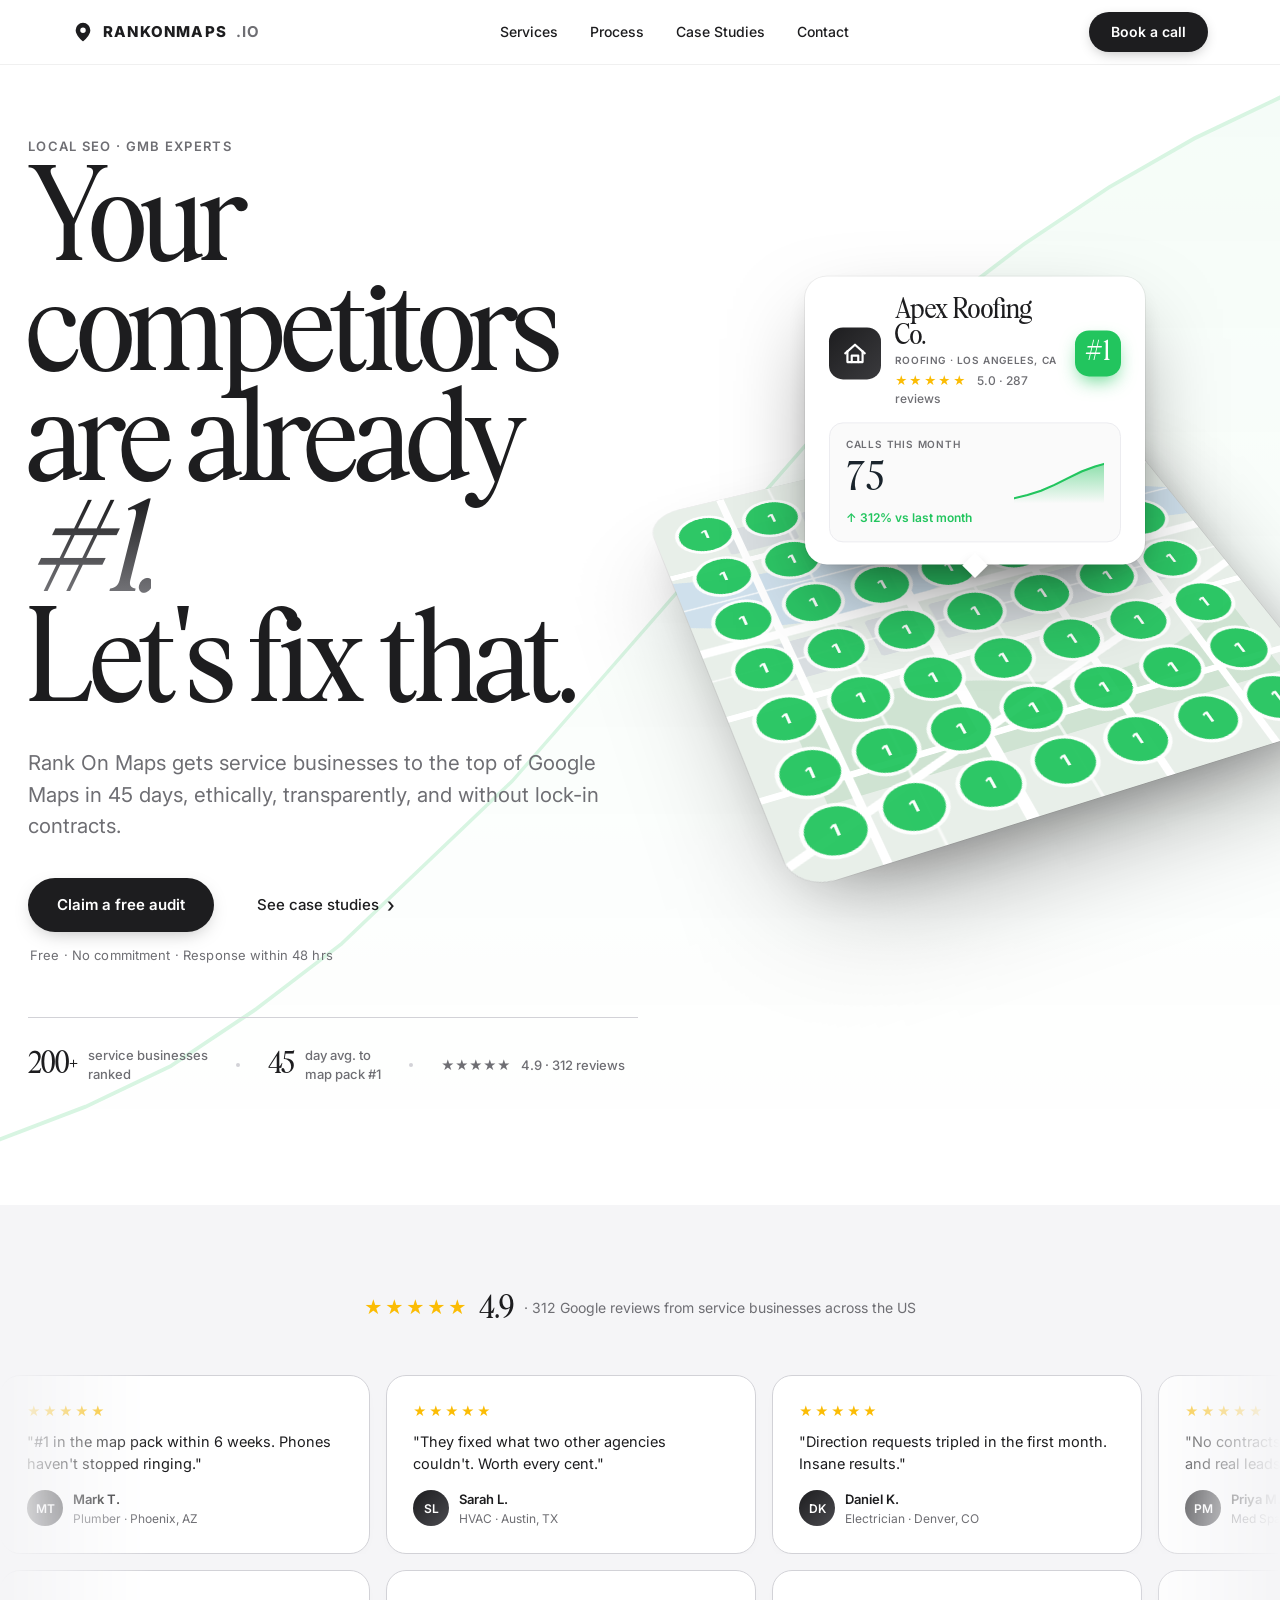
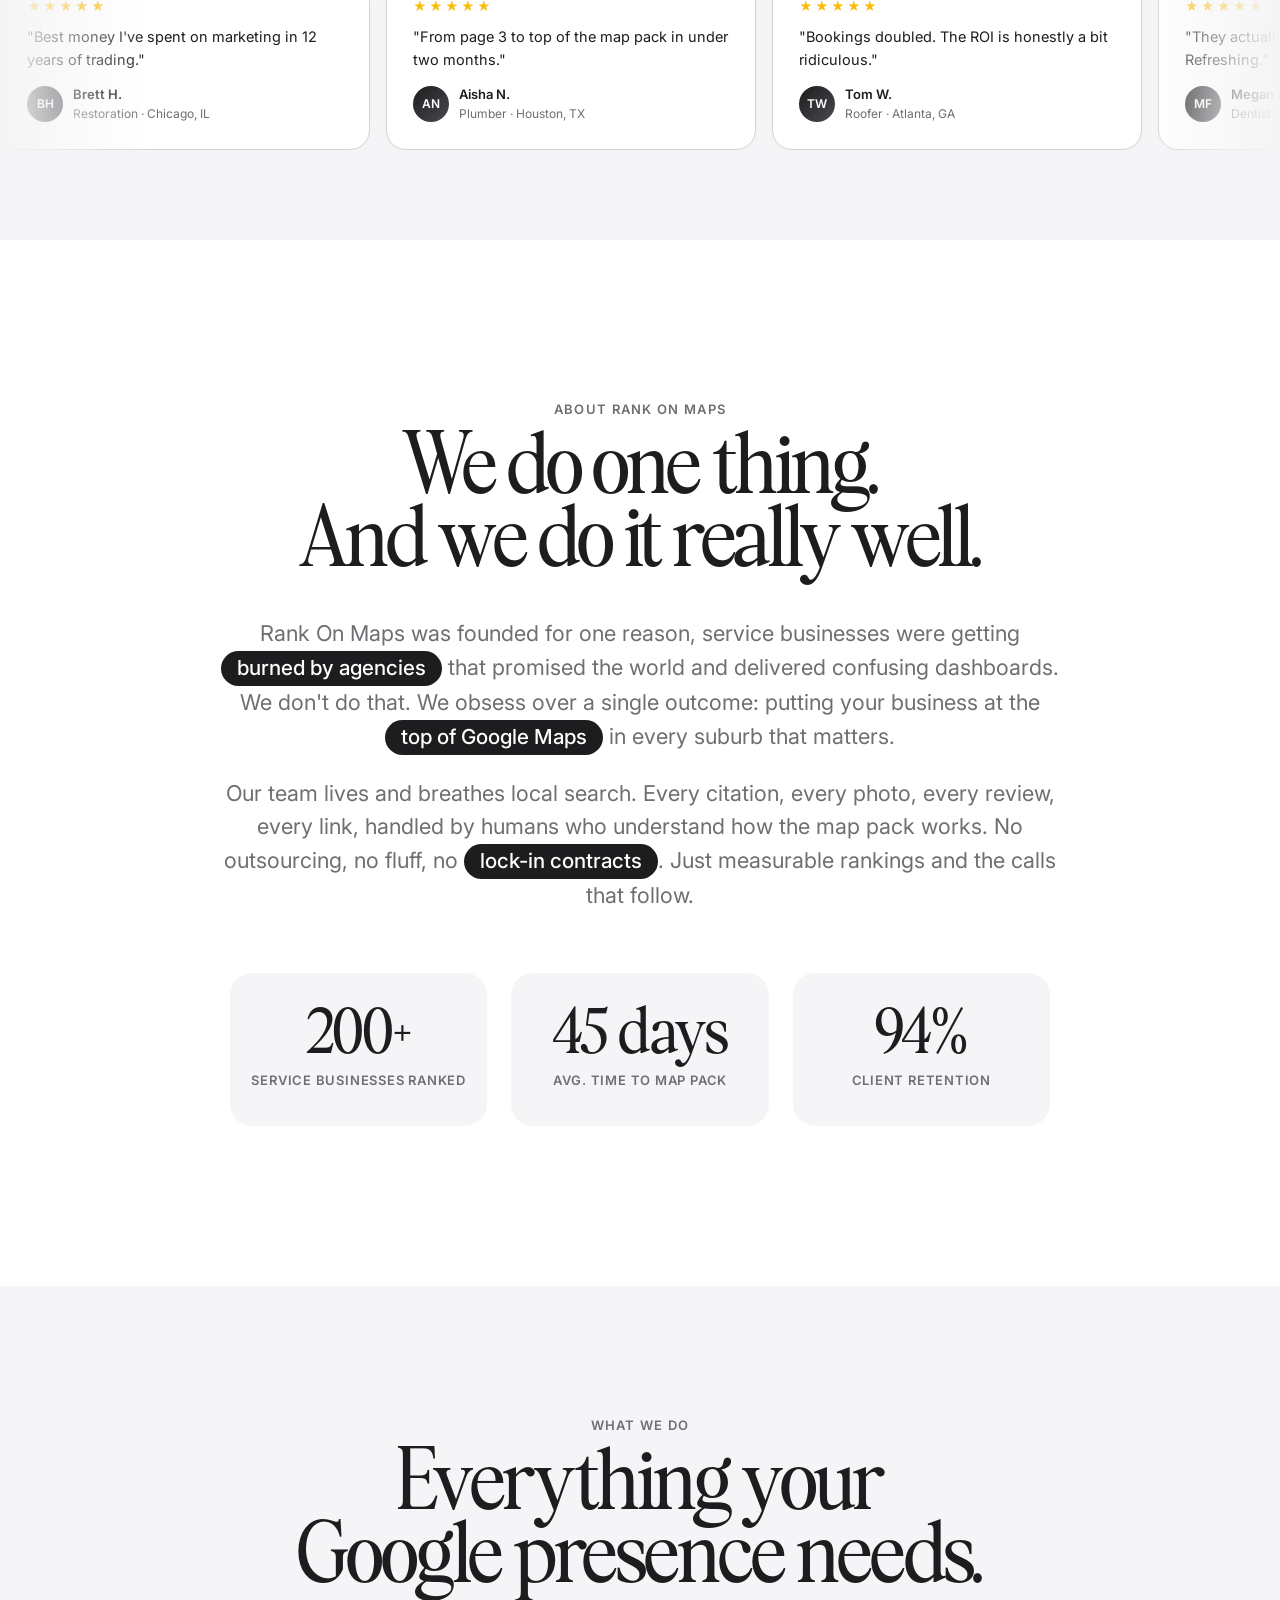
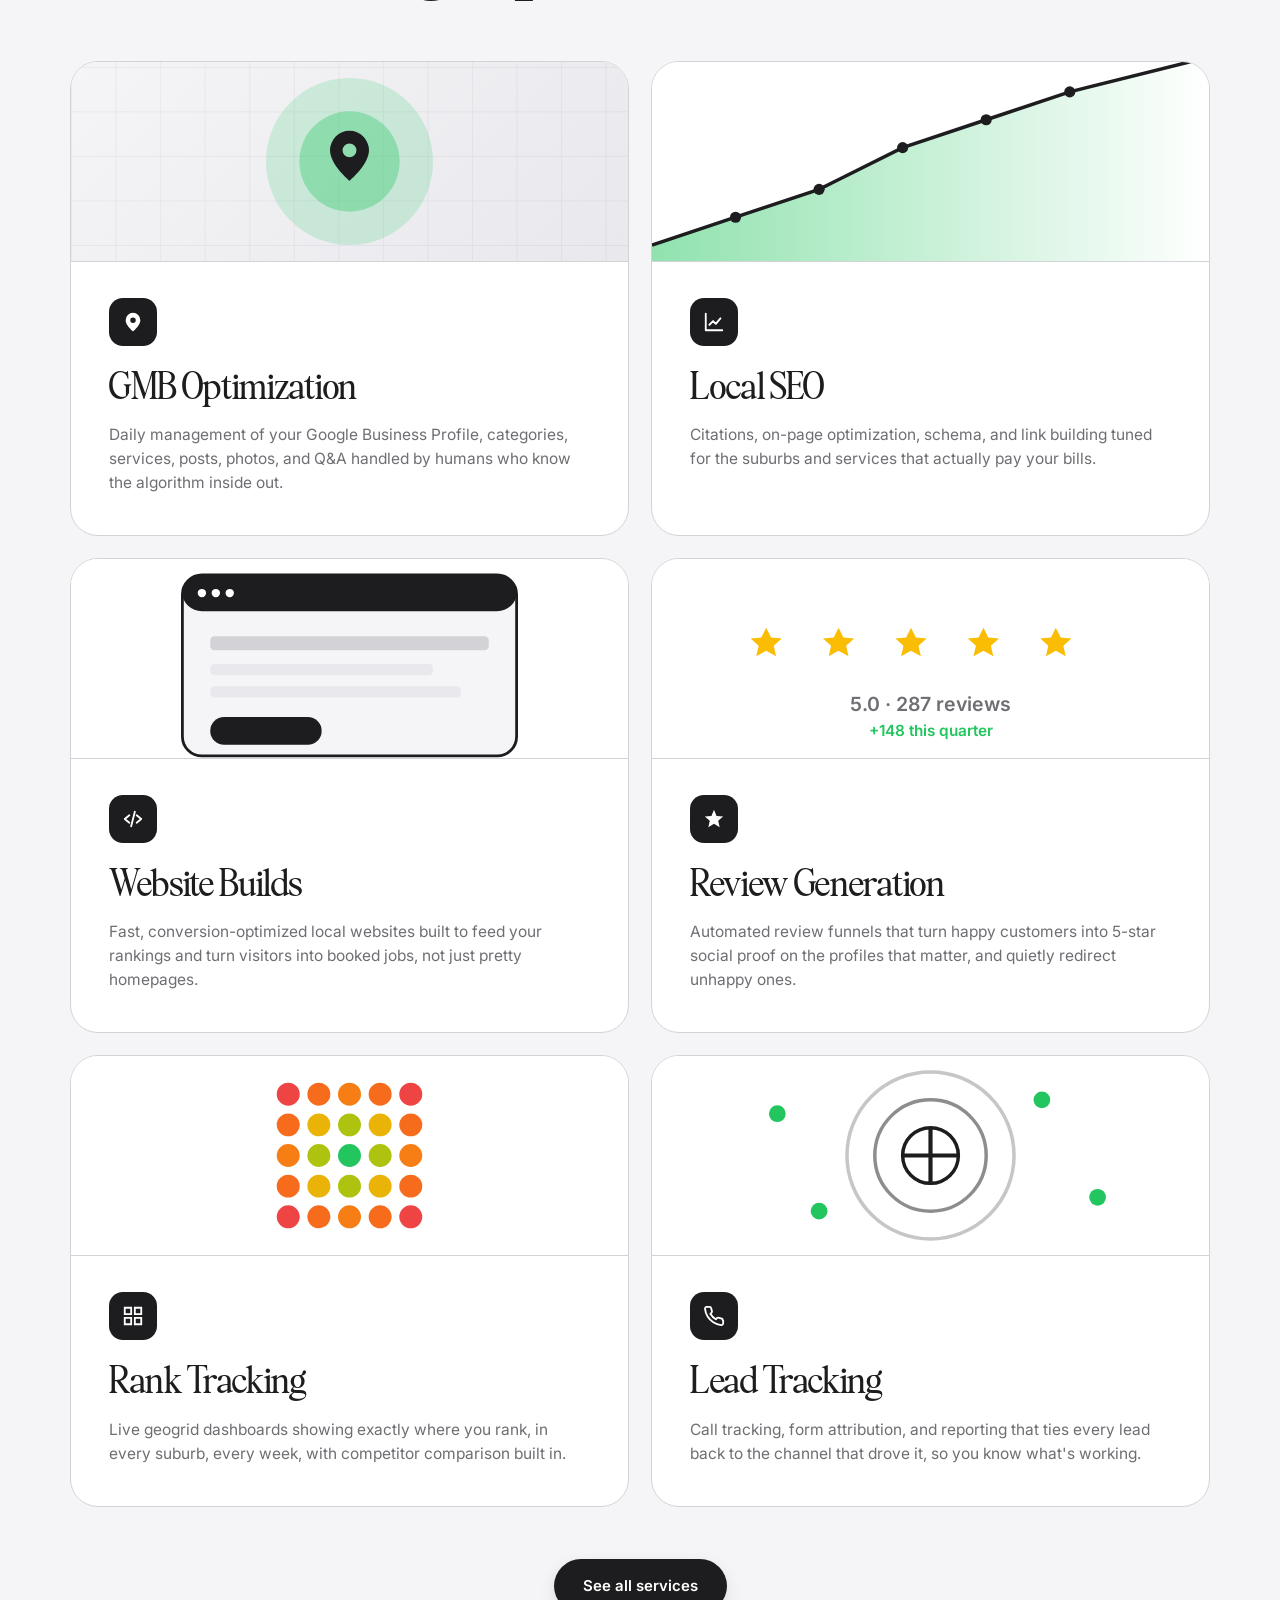
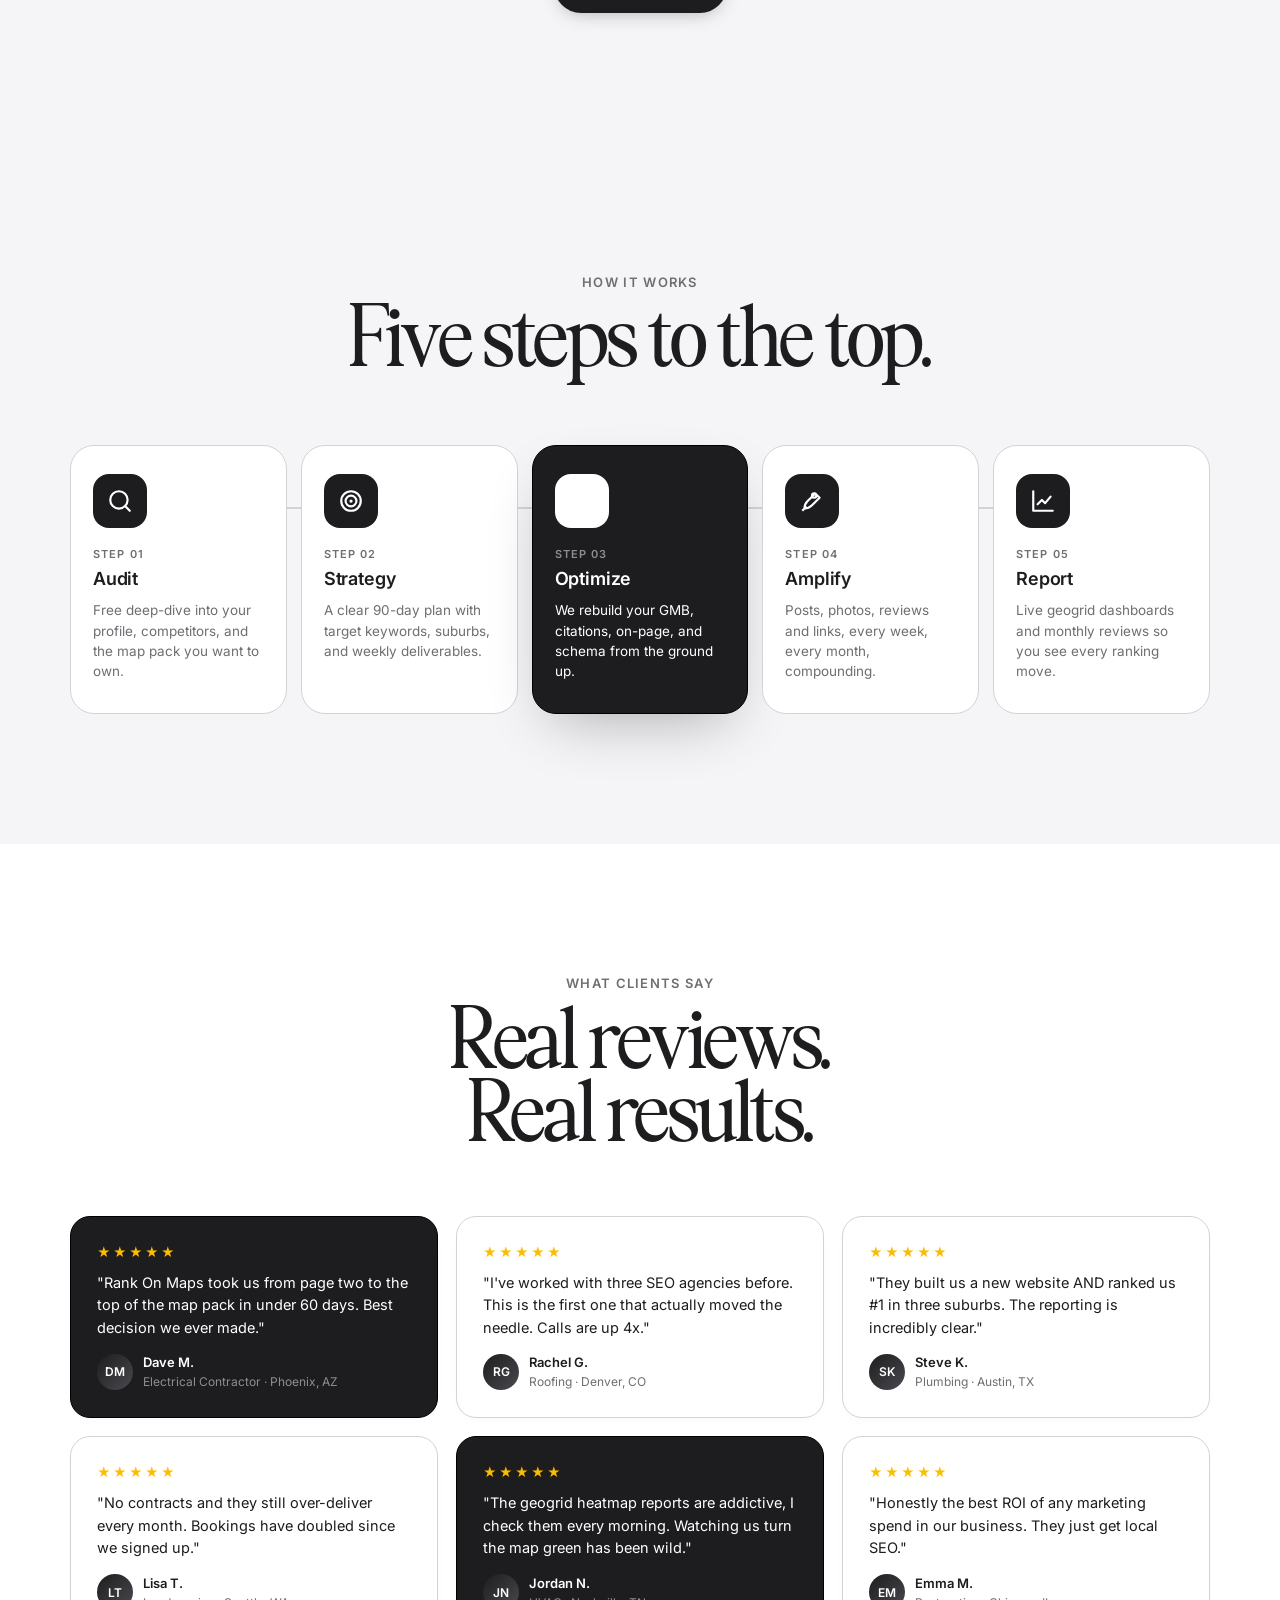
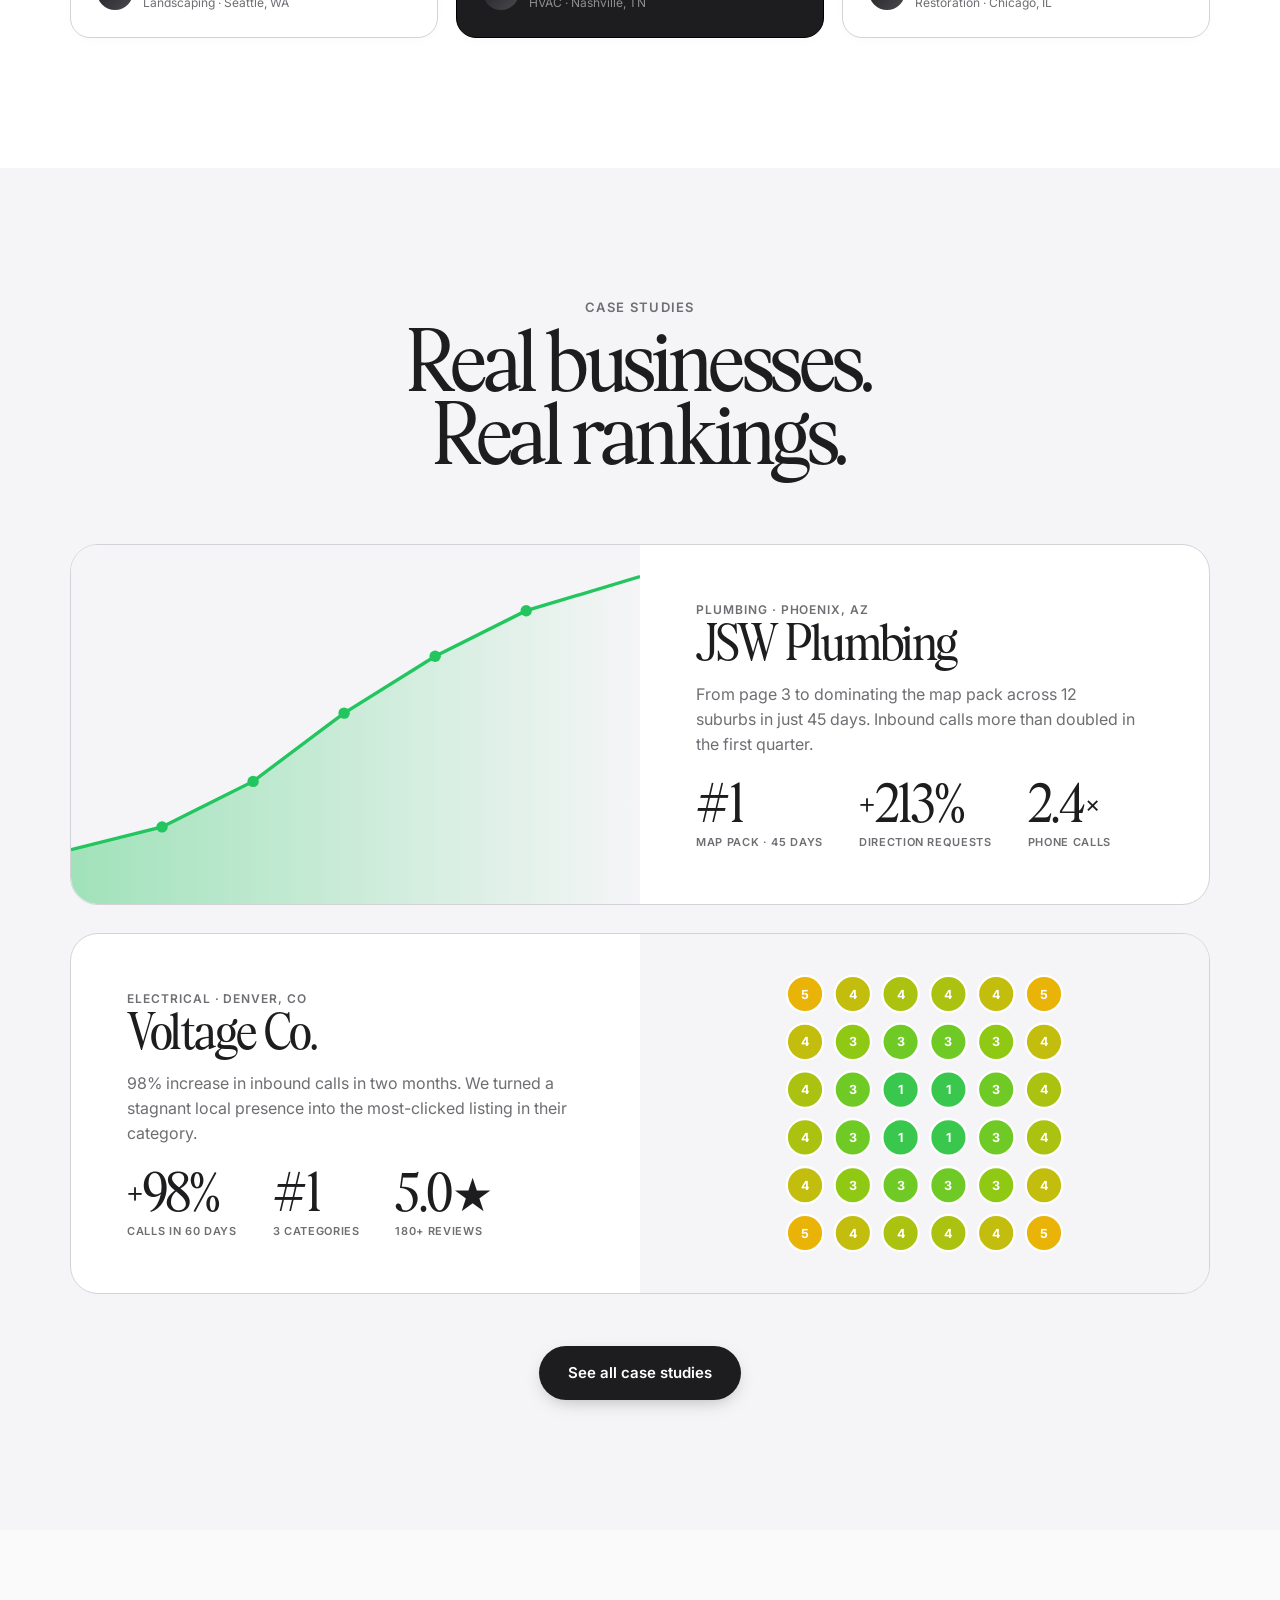
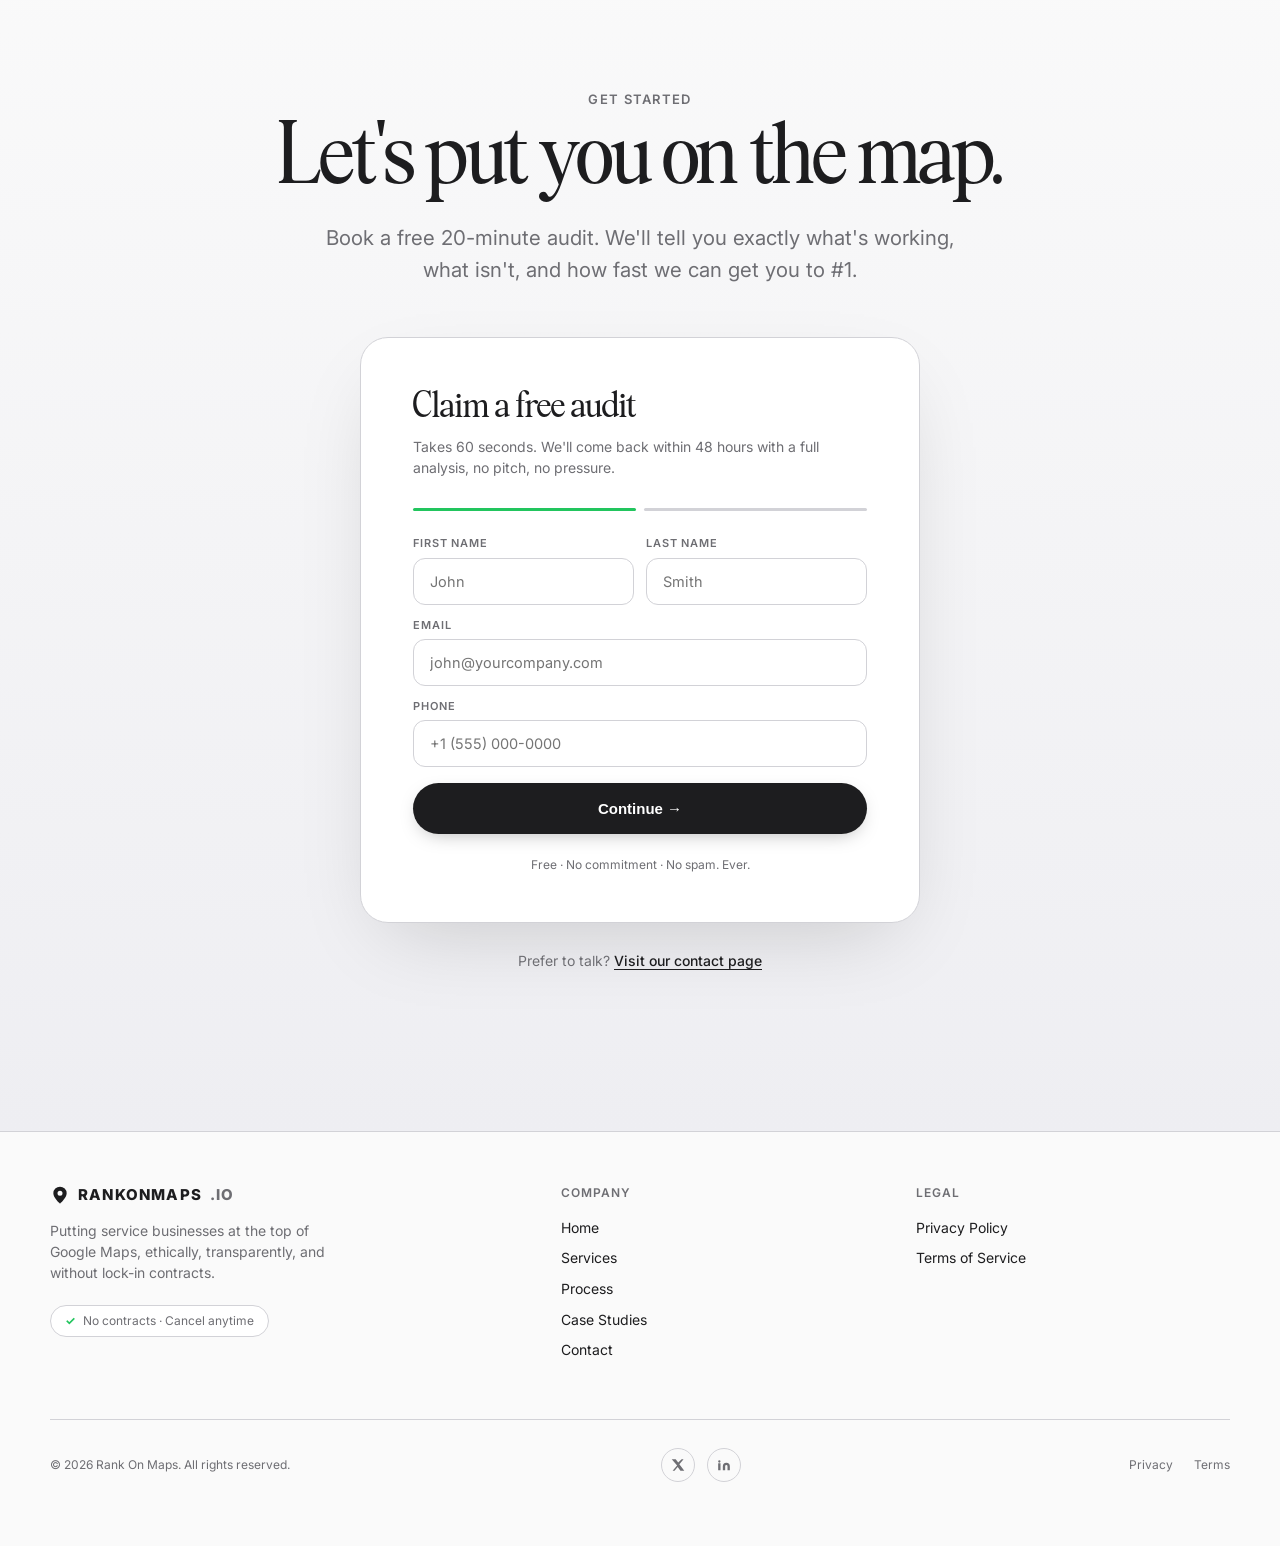
==== commit 6bc39ea0: "Connect forms to GoHighLevel webhook, add name attributes to all form fields" ====
--- a/index.html
+++ b/index.html
@@ -987,11 +987,11 @@
         <!-- Step 1 -->
         <form class="form" id="form-step1" onsubmit="advanceForm(event)">
           <div class="row">
-            <label><div class="flbl">First name</div><input type="text" placeholder="John" required></label>
-            <label><div class="flbl">Last name</div><input type="text" placeholder="Smith" required></label>
+            <label><div class="flbl">First name</div><input name="first_name" type="text" placeholder="John" required></label>
+            <label><div class="flbl">Last name</div><input name="last_name" type="text" placeholder="Smith" required></label>
           </div>
-          <label><div class="flbl">Email</div><input type="email" placeholder="john@yourcompany.com" required></label>
-          <label><div class="flbl">Phone</div><input type="tel" placeholder="+1 (555) 000-0000"></label>
+          <label><div class="flbl">Email</div><input name="email" type="email" placeholder="john@yourcompany.com" required></label>
+          <label><div class="flbl">Phone</div><input name="phone" type="tel" placeholder="+1 (555) 000-0000"></label>
           <button type="submit">Continue &rarr;</button>
           <p class="form-reassure">Free · No commitment · No spam. Ever.</p>
         </form>
@@ -1000,9 +1000,9 @@
         <div class="form-step2" id="form-step2">
           <form class="form" onsubmit="submitForm(event)">
             <div class="row">
-              <label><div class="flbl">Business name</div><input type="text" required></label>
+              <label><div class="flbl">Business name</div><input name="business_name" type="text" required></label>
               <label><div class="flbl">Industry</div>
-                <select>
+                <select name="industry">
                   <option>Plumbing</option><option>Electrical</option><option>Roofing</option>
                   <option>HVAC</option><option>Restoration</option><option>Landscaping</option>
                   <option>Med Spa / Dental</option><option>Other</option>
@@ -1032,8 +1032,8 @@
               <div class="gbp-hint" id="gbp-hint">Linking your profile helps us run your audit faster. You can skip this.</div>
             </div>
 
-            <label><div class="flbl">Suburbs you want to rank in</div><input type="text" placeholder="e.g. Scottsdale, Tempe, Chandler"></label>
-            <label><div class="flbl">What are you stuck on? (optional)</div><textarea placeholder="e.g. We're not showing up at all, or stuck at position 4..."></textarea></label>
+            <label><div class="flbl">Suburbs you want to rank in</div><input name="suburbs" type="text" placeholder="e.g. Scottsdale, Tempe, Chandler"></label>
+            <label><div class="flbl">What are you stuck on? (optional)</div><textarea name="message" placeholder="e.g. We're not showing up at all, or stuck at position 4..."></textarea></label>
             <button type="submit" id="final-btn">Claim a free audit</button>
             <p class="form-reassure">Free · No commitment · Response within 48 hrs</p>
           </form>
@@ -1092,19 +1092,47 @@
   input.addEventListener('blur',()=>{setTimeout(()=>dropdown.classList.remove('open'),150)});
   input.addEventListener('focus',()=>{if(input.value.trim().length>=2)dropdown.classList.add('open')});
 })();
+var _step1Data={};
 function advanceForm(e){
   e.preventDefault();
-  document.getElementById('form-step1').style.display='none';
+  var f=document.getElementById('form-step1');
+  _step1Data={
+    first_name:f.querySelector('[name=first_name]').value,
+    last_name:f.querySelector('[name=last_name]').value,
+    email:f.querySelector('[name=email]').value,
+    phone:f.querySelector('[name=phone]').value
+  };
+  f.style.display='none';
   document.getElementById('step-ind-1').className='done';
   document.getElementById('step-ind-2').className='active';
-  const s2=document.getElementById('form-step2');
+  var s2=document.getElementById('form-step2');
   s2.classList.add('visible');
   s2.scrollIntoView({behavior:'smooth',block:'center'});
 }
 function submitForm(e){
   e.preventDefault();
-  document.getElementById('final-btn').textContent="Sent \u2713 We'll be in touch within 48 hrs";
-  document.getElementById('step-ind-2').className='done';
+  var f=e.target;
+  var btn=document.getElementById('final-btn');
+  btn.disabled=true;btn.textContent='Sending...';
+  var gbpName=document.getElementById('gbp-sel-name').textContent||'';
+  var gbpAddr=document.getElementById('gbp-sel-addr').textContent||'';
+  var data=Object.assign({},_step1Data,{
+    business_name:f.querySelector('[name=business_name]').value,
+    industry:f.querySelector('[name=industry]').value,
+    suburbs:f.querySelector('[name=suburbs]').value,
+    message:f.querySelector('[name=message]').value,
+    gbp_profile:gbpName?(gbpName+' - '+gbpAddr):'',
+    source:'homepage'
+  });
+  fetch('https://services.leadconnectorhq.com/hooks/sc7hQPeXFfKyjtJtI7Ou/webhook-trigger/fd18e9a3-dc6a-4822-bf5d-58703b7ed76d',{
+    method:'POST',headers:{'Content-Type':'application/json'},body:JSON.stringify(data)
+  }).then(function(){
+    btn.textContent="Sent \u2713 We'll be in touch within 48 hrs";
+    document.getElementById('step-ind-2').className='done';
+  }).catch(function(){
+    btn.textContent="Sent \u2713 We'll be in touch within 48 hrs";
+    document.getElementById('step-ind-2').className='done';
+  });
 }
 </script>
 
